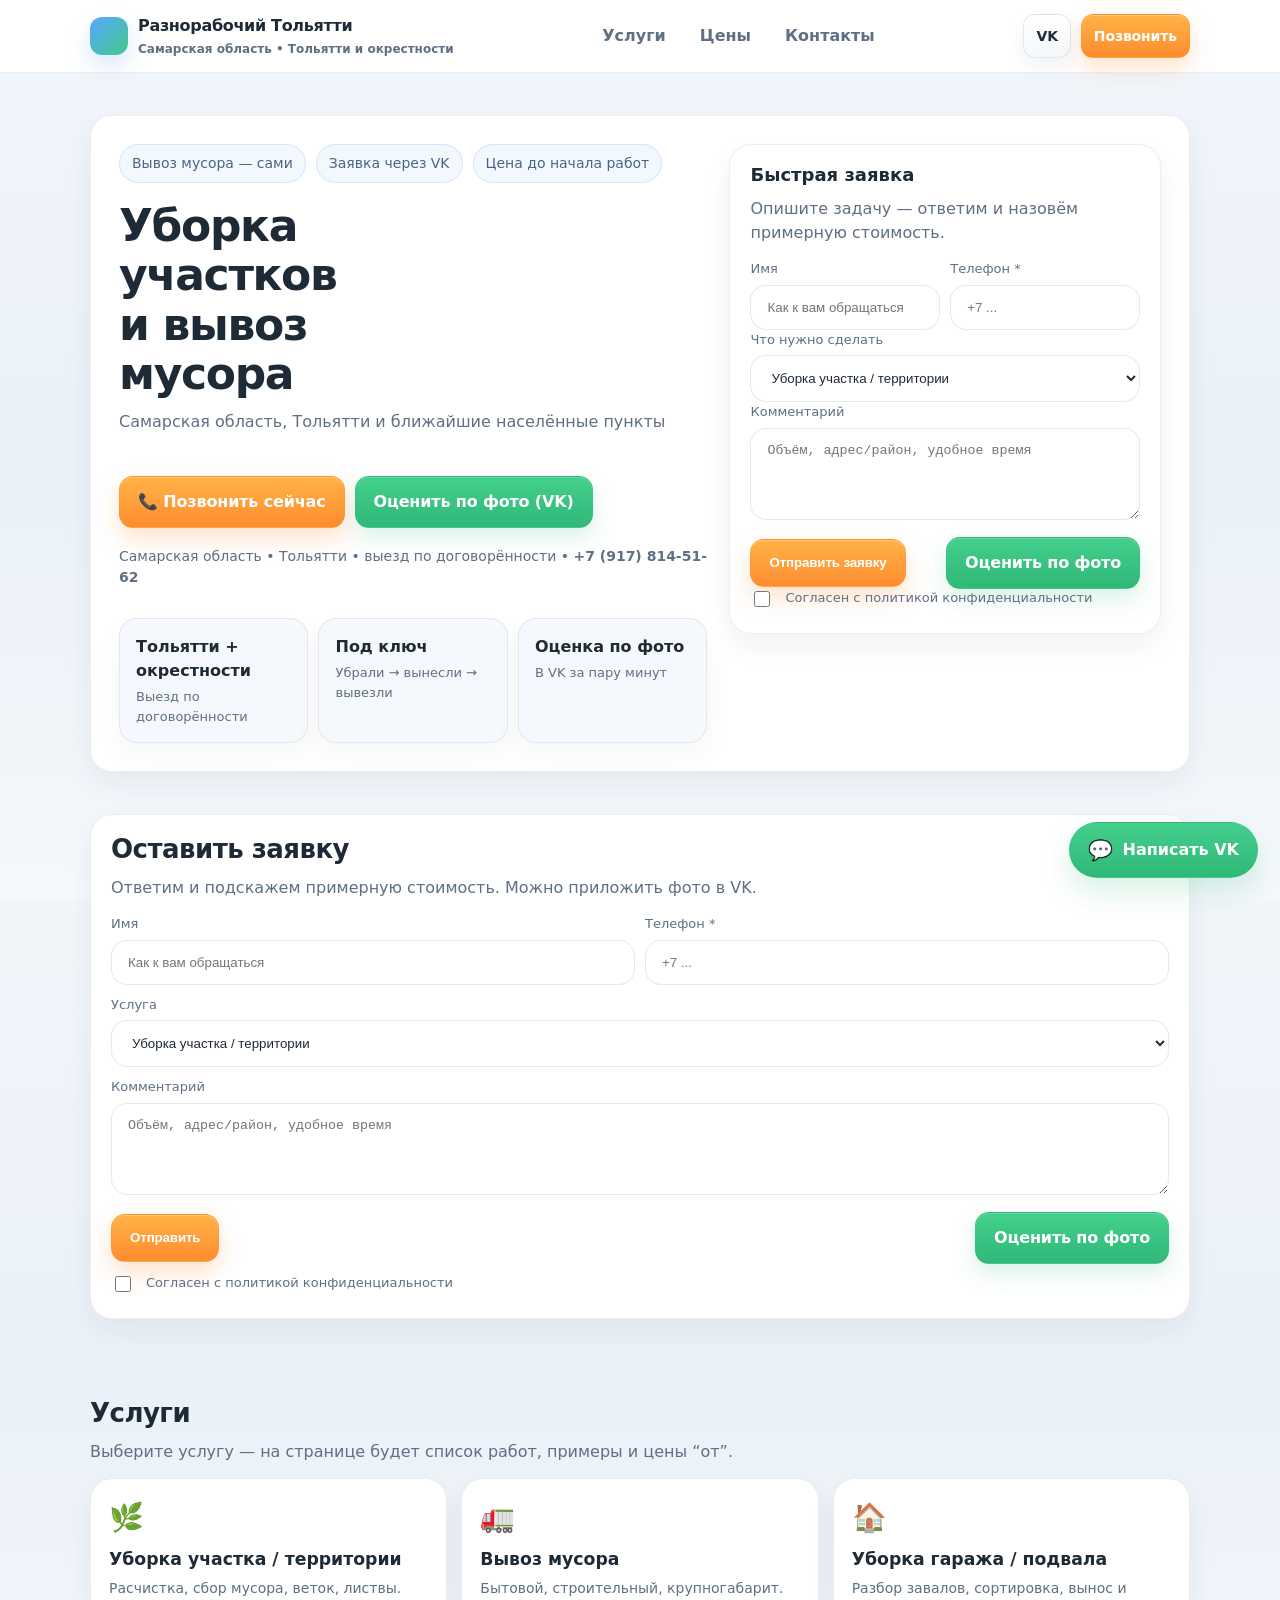
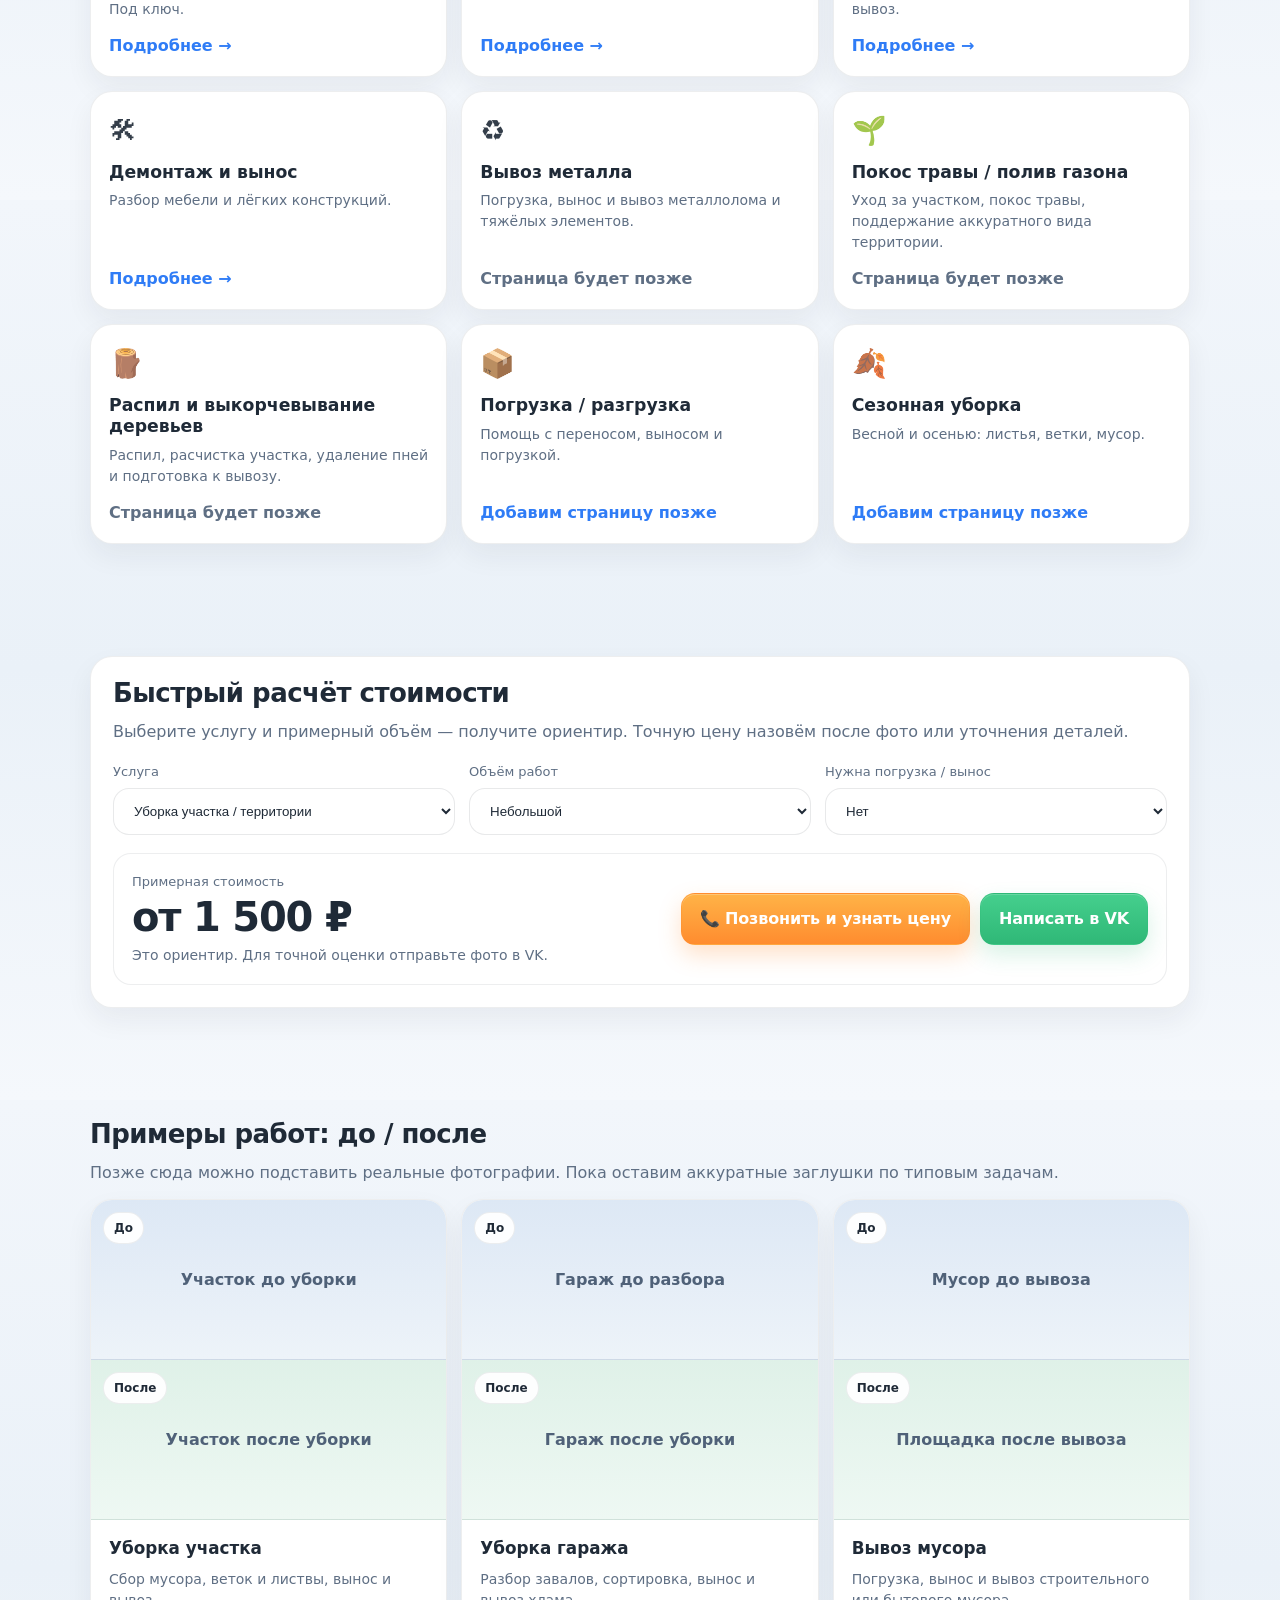
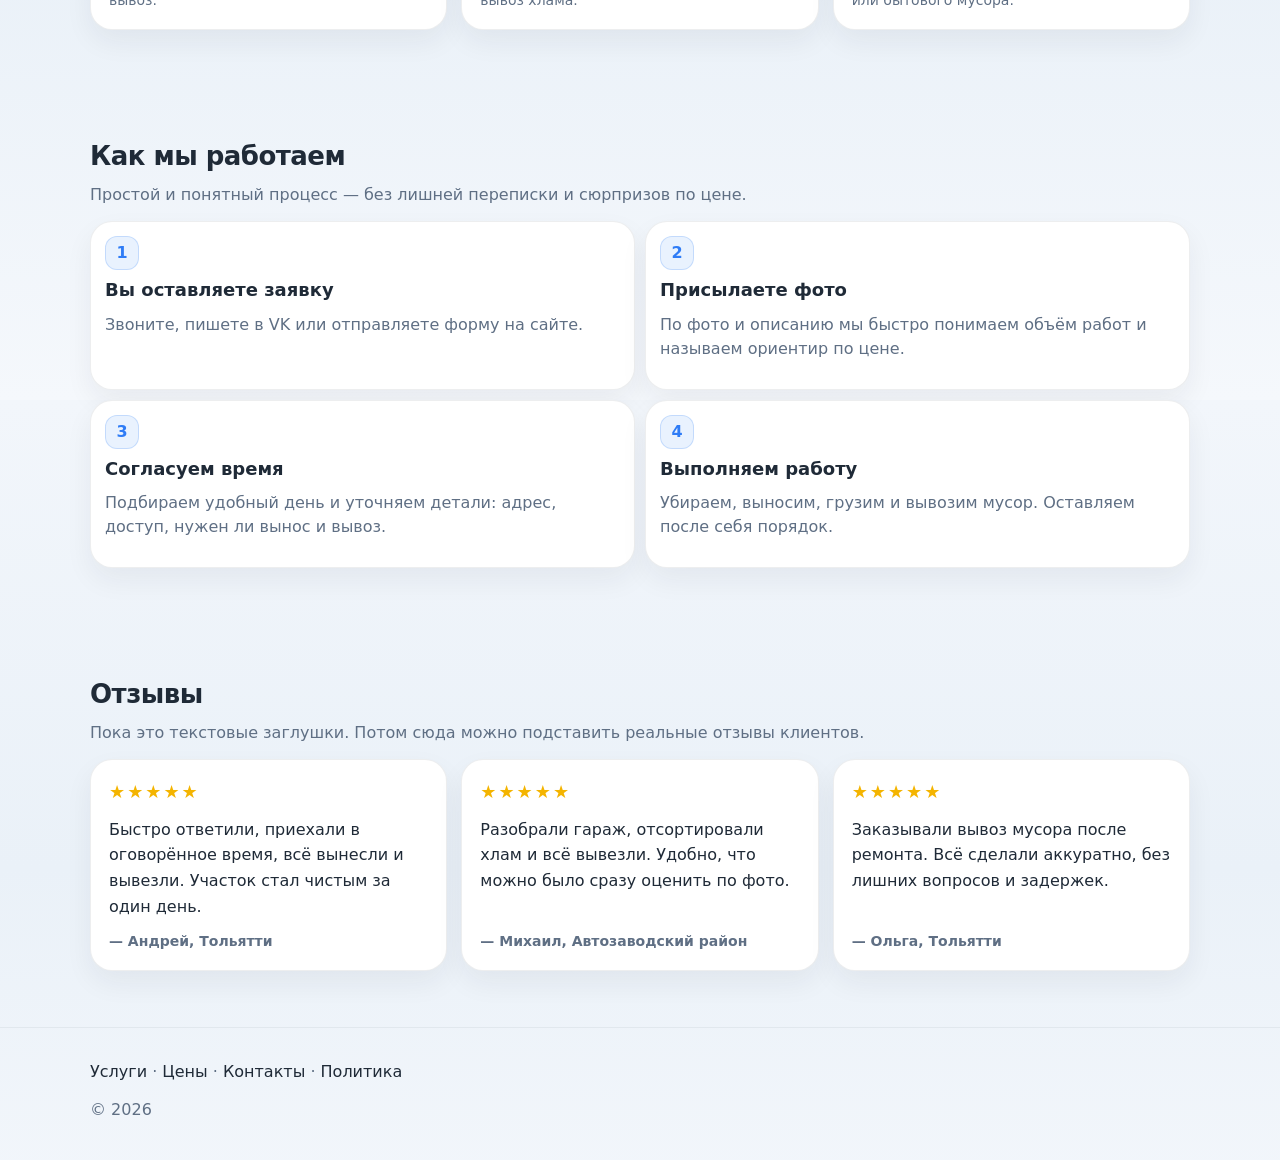
==== index.html @ 36cc25c3 "Правки: кнопка позвонить на мобиле" ====
<!doctype html>
<html lang="ru">

<head>
    <meta charset="utf-8" />
    <meta name="viewport" content="width=device-width,initial-scale=1" />
    <title>Разнорабочий в Тольятти — уборка участков и вывоз мусора</title>
    <meta name="description"
        content="Уборка территории, расчистка участков, уборка гаражей и вывоз мусора в Тольятти и окрестностях. Оценка по фото в VK." />

    <link rel="icon" href="./favicon.svg" type="image/svg+xml" />
    <meta name="theme-color" content="#0b1220" />

    <meta property="og:title" content="Разнорабочий в Тольятти — уборка участков и вывоз мусора" />
    <meta property="og:description"
        content="Уборка территории, расчистка участков, уборка гаражей и вывоз мусора в Тольятти и окрестностях." />
    <meta property="og:type" content="website" />
    <meta property="og:url" content="https://maximyumakov.github.io/tolyatti-worker/" />
    <meta property="og:locale" content="ru_RU" />

    <link rel="stylesheet" href="./assets/css/style.css" />

    <script type="application/ld+json">
{
  "@context": "https://schema.org",
  "@type": "LocalBusiness",
  "name": "Разнорабочий Тольятти",
  "description": "Уборка участков, вывоз мусора, уборка гаражей, демонтаж и вынос в Тольятти и ближайших окрестностях.",
  "areaServed": "Тольятти",
  "telephone": "+79178145162",
  "email": "on.point.1@yandex.ru",
  "url": "https://maximyumakov.github.io/tolyatti-worker/",
  "sameAs": [
    "https://vk.com/your_page"
  ]
}
</script>
</head>

<body>

    <div id="header"></div>

    <main>

        <section class="hero">
            <div class="container">

                <div class="hero__wrap card">

                    <div class="hero__top">

                        <div class="hero__badges">
                            <div class="pill">Вывоз мусора — сами</div>
                            <div class="pill">Заявка через VK</div>
                            <div class="pill">Цена до начала работ</div>
                        </div>

                        <div>
                            <h1>Уборка участков<br>и вывоз мусора</h1>
                            <p>Самарская область, Тольятти и ближайшие населённые пункты</p>
                        </div>

                        <div class="hero__actions">
                            <a class="btn btn-primary" data-phone-href href="#">📞 Позвонить сейчас</a> <a
                                class="btn btn-green" data-tg-photo href="#" rel="noopener">Оценить по фото
                                (VK)</a>
                        </div>

                        <div class="hero__note">
                            Самарская область • Тольятти • выезд по договорённости • <strong data-phone></strong>
                        </div>

                        <div class="kpi">
                            <div class="kpi__item">
                                <div class="kpi__title">Тольятти + окрестности</div>
                                <div class="kpi__desc">Выезд по договорённости</div>
                            </div>

                            <div class="kpi__item">
                                <div class="kpi__title">Под ключ</div>
                                <div class="kpi__desc">Убрали → вынесли → вывезли</div>
                            </div>

                            <div class="kpi__item">
                                <div class="kpi__title">Оценка по фото</div>
                                <div class="kpi__desc">В VK за пару минут</div>
                            </div>
                        </div>

                    </div>

                    <div class="form card">

                        <h3>Быстрая заявка</h3>

                        <p>Опишите задачу — ответим и назовём примерную стоимость.</p>

                        <form data-lead-form>
                            <input type="text" name="company" tabindex="-1" autocomplete="off" style="display:none" />

                            <div class="form__row">
                                <div>
                                    <label for="hero-name">Имя</label>
                                    <input class="input" id="hero-name" type="text" name="name"
                                        placeholder="Как к вам обращаться" />
                                </div>

                                <div>
                                    <label for="hero-phone">Телефон *</label>
                                    <input class="input" id="hero-phone" type="tel" name="phone" placeholder="+7 ..."
                                        required />
                                </div>
                            </div>

                            <label for="hero-service">Что нужно сделать</label>
                            <select id="hero-service" name="service">
                                <option>Уборка участка / территории</option>
                                <option>Вывоз мусора</option>
                                <option>Уборка гаража / подвала</option>
                                <option>Демонтаж и вынос</option>
                            </select>

                            <label for="hero-comment">Комментарий</label>
                            <textarea id="hero-comment" name="comment"
                                placeholder="Объём, адрес/район, удобное время"></textarea>

                            <div class="form__actions">
                                <button class="btn btn-primary" type="submit">
                                    Отправить заявку
                                </button>

                                <a class="btn btn-green" data-tg-photo href="#" rel="noopener">
                                    Оценить по фото
                                </a>
                            </div>

                            <div class="check">
                                <input type="checkbox" name="agree" id="agree-hero" required />
                                <label for="agree-hero">
                                    Согласен с <a href="./privacy/">политикой конфиденциальности</a>
                                </label>
                            </div>

                        </form>

                    </div>

                </div>

            </div>
        </section>

        <section class="section-sm">
            <div class="container">
                <div class="card form">
                    <h2>Оставить заявку</h2>
                    <p>Ответим и подскажем примерную стоимость. Можно приложить фото в VK.</p>

                    <form data-lead-form>
                        <input type="text" name="company" tabindex="-1" autocomplete="off" style="display:none" />

                        <div class="form__row">
                            <div>
                                <label for="quick-name">Имя</label>
                                <input class="input" id="quick-name" type="text" name="name"
                                    placeholder="Как к вам обращаться" />
                            </div>
                            <div>
                                <label for="quick-phone">Телефон *</label>
                                <input class="input" id="quick-phone" type="tel" name="phone" placeholder="+7 ..."
                                    required />
                            </div>
                        </div>

                        <div style="margin-top:10px">
                            <label for="quick-service">Услуга</label>
                            <select id="quick-service" name="service">
                                <option>Уборка участка / территории</option>
                                <option>Вывоз мусора</option>
                                <option>Уборка гаража / подвала</option>
                                <option>Демонтаж / разбор мебели</option>
                                <option>Погрузка / вынос</option>
                            </select>
                        </div>

                        <div style="margin-top:10px">
                            <label for="quick-comment">Комментарий</label>
                            <textarea id="quick-comment" name="comment"
                                placeholder="Объём, адрес/район, удобное время"></textarea>
                        </div>

                        <div class="form__actions">
                            <button class="btn btn-primary" type="submit">Отправить</button>
                            <a class="btn btn-green" data-tg-photo href="#" rel="noopener">Оценить по фото</a>
                        </div>

                        <div class="check" style="margin-top:10px">
                            <input type="checkbox" name="agree" id="agree2" required />
                            <label for="agree2">Согласен с <a href="./privacy/">политикой конфиденциальности</a></label>
                        </div>
                    </form>
                </div>
            </div>
        </section>

        <section class="section">
            <div class="container">

                <h2>Услуги</h2>

                <p>Выберите услугу — на странице будет список работ, примеры и цены “от”.</p>

                <div class="grid grid-3">

                    <a class="card service-card" href="./services/uborka-uchastka/">
                        <div class="service-card__icon">🌿</div>
                        <div class="service-card__title">
                            Уборка участка / территории
                        </div>
                        <div class="service-card__text">
                            Расчистка, сбор мусора, веток, листвы. Под ключ.
                        </div>
                        <div class="service-card__link">
                            Подробнее →
                        </div>
                    </a>

                    <a class="card service-card" href="./services/vyvoz-musora/">
                        <div class="service-card__icon">🚛</div>
                        <div class="service-card__title">
                            Вывоз мусора
                        </div>
                        <div class="service-card__text">
                            Бытовой, строительный, крупногабарит.
                        </div>
                        <div class="service-card__link">
                            Подробнее →
                        </div>
                    </a>

                    <a class="card service-card" href="./services/uborka-garazha/">
                        <div class="service-card__icon">🏠</div>
                        <div class="service-card__title">
                            Уборка гаража / подвала
                        </div>
                        <div class="service-card__text">
                            Разбор завалов, сортировка, вынос и вывоз.
                        </div>
                        <div class="service-card__link">
                            Подробнее →
                        </div>
                    </a>

                    <a class="card service-card" href="./services/demontazh-i-vynos/">
                        <div class="service-card__icon">🛠</div>
                        <div class="service-card__title">
                            Демонтаж и вынос
                        </div>
                        <div class="service-card__text">
                            Разбор мебели и лёгких конструкций.
                        </div>
                        <div class="service-card__link">
                            Подробнее →
                        </div>
                    </a>

                    <a class="card service-card">
                        <div class="service-card__icon">♻️</div>
                        <div class="service-card__title">Вывоз металла</div>
                        <div class="service-card__text">Погрузка, вынос и вывоз металлолома и тяжёлых элементов.</div>
                        <div class="service-card__link" style="color:var(--muted)">Страница будет позже</div>
                    </a>

                    <a class="card service-card">
                        <div class="service-card__icon">🌱</div>
                        <div class="service-card__title">Покос травы / полив газона</div>
                        <div class="service-card__text">Уход за участком, покос травы, поддержание аккуратного вида
                            территории.</div>
                        <div class="service-card__link" style="color:var(--muted)">Страница будет позже</div>
                    </a>

                    <a class="card service-card">
                        <div class="service-card__icon">🪵</div>
                        <div class="service-card__title">Распил и выкорчевывание деревьев</div>
                        <div class="service-card__text">Распил, расчистка участка, удаление пней и подготовка к вывозу.
                        </div>
                        <div class="service-card__link" style="color:var(--muted)">Страница будет позже</div>
                    </a>

                    <div class="card service-card">
                        <div class="service-card__icon">📦</div>
                        <div class="service-card__title">
                            Погрузка / разгрузка
                        </div>
                        <div class="service-card__text">
                            Помощь с переносом, выносом и погрузкой.
                        </div>
                        <div class="service-card__link">
                            Добавим страницу позже
                        </div>
                    </div>

                    <div class="card service-card">
                        <div class="service-card__icon">🍂</div>
                        <div class="service-card__title">
                            Сезонная уборка
                        </div>
                        <div class="service-card__text">
                            Весной и осенью: листья, ветки, мусор.
                        </div>
                        <div class="service-card__link">
                            Добавим страницу позже
                        </div>
                    </div>

                </div>

            </div>
        </section>

        <section class="section">
            <div class="container">
                <div class="card calc">
                    <div class="calc__head">
                        <div>
                            <h2>Быстрый расчёт стоимости</h2>
                            <p>Выберите услугу и примерный объём — получите ориентир. Точную цену назовём после фото или
                                уточнения деталей.</p>
                        </div>
                    </div>

                    <div class="calc__grid">
                        <div>
                            <label for="calc-service">Услуга</label>
                            <select id="calc-service" class="input">
                                <option value="1500">Уборка участка / территории</option>
                                <option value="2000">Вывоз мусора</option>
                                <option value="1800">Уборка гаража / подвала</option>
                                <option value="2200">Демонтаж и вынос</option>
                            </select>
                        </div>

                        <div>
                            <label for="calc-volume">Объём работ</label>
                            <select id="calc-volume" class="input">
                                <option value="1">Небольшой</option>
                                <option value="1.5">Средний</option>
                                <option value="2">Большой</option>
                            </select>
                        </div>

                        <div>
                            <label for="calc-loading">Нужна погрузка / вынос</label>
                            <select id="calc-loading" class="input">
                                <option value="0">Нет</option>
                                <option value="700">Да</option>
                            </select>
                        </div>
                    </div>

                    <div class="calc__result">
                        <div class="calc__price-wrap">
                            <div class="calc__label">Примерная стоимость</div>
                            <div class="calc__price" id="calc-result">от 1 500 ₽</div>
                            <div class="calc__sub">Это ориентир. Для точной оценки отправьте фото в VK.</div>
                        </div>

                        <div class="calc__actions">
                            <a class="btn btn-primary" data-phone-href href="#">
                                📞 Позвонить и узнать цену
                            </a>

                            <a class="btn btn-green" data-tg-photo href="#" rel="noopener">
                                Написать в VK
                            </a>
                        </div>
                    </div>
                </div>
            </div>
        </section>

        <section class="section">
            <div class="container">
                <h2>Примеры работ: до / после</h2>
                <p>Позже сюда можно подставить реальные фотографии. Пока оставим аккуратные заглушки по типовым задачам.
                </p>

                <div class="grid grid-3">
                    <div class="card case-card">
                        <div class="case-card__media">
                            <div class="case-card__badge">До</div>
                            <div class="case-card__placeholder">Участок до уборки</div>
                        </div>
                        <div class="case-card__media case-card__media--after">
                            <div class="case-card__badge">После</div>
                            <div class="case-card__placeholder">Участок после уборки</div>
                        </div>
                        <div class="case-card__content">
                            <div class="case-card__title">Уборка участка</div>
                            <div class="case-card__text">Сбор мусора, веток и листвы, вынос и вывоз.</div>
                        </div>
                    </div>

                    <div class="card case-card">
                        <div class="case-card__media">
                            <div class="case-card__badge">До</div>
                            <div class="case-card__placeholder">Гараж до разбора</div>
                        </div>
                        <div class="case-card__media case-card__media--after">
                            <div class="case-card__badge">После</div>
                            <div class="case-card__placeholder">Гараж после уборки</div>
                        </div>
                        <div class="case-card__content">
                            <div class="case-card__title">Уборка гаража</div>
                            <div class="case-card__text">Разбор завалов, сортировка, вынос и вывоз хлама.</div>
                        </div>
                    </div>

                    <div class="card case-card">
                        <div class="case-card__media">
                            <div class="case-card__badge">До</div>
                            <div class="case-card__placeholder">Мусор до вывоза</div>
                        </div>
                        <div class="case-card__media case-card__media--after">
                            <div class="case-card__badge">После</div>
                            <div class="case-card__placeholder">Площадка после вывоза</div>
                        </div>
                        <div class="case-card__content">
                            <div class="case-card__title">Вывоз мусора</div>
                            <div class="case-card__text">Погрузка, вынос и вывоз строительного или бытового мусора.
                            </div>
                        </div>
                    </div>
                </div>
            </div>
        </section>

        <section class="section">
            <div class="container">
                <h2>Как мы работаем</h2>
                <p>Простой и понятный процесс — без лишней переписки и сюрпризов по цене.</p>

                <div class="grid grid-2 steps">
                    <div class="card step">
                        <div class="step__num">1</div>
                        <h3>Вы оставляете заявку</h3>
                        <p>Звоните, пишете в VK или отправляете форму на сайте.</p>
                    </div>

                    <div class="card step">
                        <div class="step__num">2</div>
                        <h3>Присылаете фото</h3>
                        <p>По фото и описанию мы быстро понимаем объём работ и называем ориентир по цене.</p>
                    </div>

                    <div class="card step">
                        <div class="step__num">3</div>
                        <h3>Согласуем время</h3>
                        <p>Подбираем удобный день и уточняем детали: адрес, доступ, нужен ли вынос и вывоз.</p>
                    </div>

                    <div class="card step">
                        <div class="step__num">4</div>
                        <h3>Выполняем работу</h3>
                        <p>Убираем, выносим, грузим и вывозим мусор. Оставляем после себя порядок.</p>
                    </div>
                </div>
            </div>
        </section>

        <section class="section">
            <div class="container">
                <h2>Отзывы</h2>
                <p>Пока это текстовые заглушки. Потом сюда можно подставить реальные отзывы клиентов.</p>

                <div class="grid grid-3">
                    <div class="card review-card">
                        <div class="review-card__stars">★★★★★</div>
                        <div class="review-card__text">
                            Быстро ответили, приехали в оговорённое время, всё вынесли и вывезли. Участок стал чистым за
                            один день.
                        </div>
                        <div class="review-card__name">— Андрей, Тольятти</div>
                    </div>

                    <div class="card review-card">
                        <div class="review-card__stars">★★★★★</div>
                        <div class="review-card__text">
                            Разобрали гараж, отсортировали хлам и всё вывезли. Удобно, что можно было сразу оценить по
                            фото.
                        </div>
                        <div class="review-card__name">— Михаил, Автозаводский район</div>
                    </div>

                    <div class="card review-card">
                        <div class="review-card__stars">★★★★★</div>
                        <div class="review-card__text">
                            Заказывали вывоз мусора после ремонта. Всё сделали аккуратно, без лишних вопросов и
                            задержек.
                        </div>
                        <div class="review-card__name">— Ольга, Тольятти</div>
                    </div>
                </div>
            </div>
        </section>

    </main>

    <div class="mobile-bar">
        <div class="mobile-bar__row">

            <a class="btn btn-primary" data-phone-href href="#">
                📞 Позвонить
            </a>

            <a class="btn btn-green" data-tg-photo href="#" rel="noopener">
                VK
            </a>

        </div>
    </div>

    <div id="footer"></div>

    <script src="./assets/js/layout.js"></script>
    <script src="./assets/js/main.js"></script>
    <script src="./assets/js/calc.js"></script>
</body>

</html>
---- assets/css/style.css ----
/* assets/css/style.css */
:root {
    --bg: #eef3f8;
    --bg-soft: #f7f9fc;
    --card: #ffffff;
    --card-2: #f8fbff;
    --surface: #f5f8fc;
    --surface-2: #ffffff;

    --text: #1f2a37;
    --muted: #5f6f84;

    --line: rgba(31, 42, 55, 0.10);
    --line-strong: rgba(31, 42, 55, 0.16);

    --accent: #2f7cf6;
    --accent2: #2fb877;

    --shadow: 0 10px 26px rgba(31, 42, 55, 0.08);

    --radius: 18px;
    --container: 1100px;

    --fs-1: 32px;
    --fs-2: 22px;
    --fs-3: 18px;
    --fs-4: 16px;
    --fs-5: 14px;
}

* {
    box-sizing: border-box;
}

html,
body {
    height: 100%;
}

body {
    margin: 0;
    font-family: system-ui, -apple-system, Segoe UI, Roboto, Arial, sans-serif;
    background: linear-gradient(180deg, #f2f6fb 0%, #eaf1f8 52%, #f5f8fc 100%);
    background-color: var(--bg);
    color: var(--text);
    line-height: 1.5;
}

a {
    color: inherit;
    text-decoration: none;
}

img {
    max-width: 100%;
    height: auto;
    display: block;
}

.container {
    width: min(100% - 32px, var(--container));
    margin: 0 auto;
}

.section {
    padding: 56px 0;
}

.section-sm {
    padding: 24px 0;
}

.card {
    background: #ffffff;
    background-color: #ffffff;
    border: 1px solid rgba(31, 42, 55, 0.08);
    border-radius: 22px;
    box-shadow: 0 12px 28px rgba(31, 42, 55, 0.06);
}

.pill {
    display: inline-flex;
    gap: 8px;
    align-items: center;
    padding: 8px 12px;
    border-radius: 999px;
    border: 1px solid rgba(47, 124, 246, 0.14);
    background: #f3f8ff;
    color: #4c6483;
    font-size: var(--fs-5);
}

h1,
h2,
h3 {
    margin: 0 0 12px;
    line-height: 1.12;
    color: var(--text);
}

h1 {
    font-size: var(--fs-1);
    letter-spacing: -0.03em;
    font-weight: 900;
    max-width: 11ch;
}

h2 {
    font-size: 26px;
    letter-spacing: -0.02em;
    font-weight: 850;
}

h3 {
    font-size: var(--fs-3);
    font-weight: 800;
}

p {
    margin: 0 0 14px;
    color: var(--muted);
}

ul,
ol {
    margin: 0;
    padding-left: 18px;
    color: var(--muted);
}

.btn {
    display: inline-flex;   
    align-items: center;
    justify-content: center;
    gap: 10px;
    padding: 13px 18px;
    min-height: 48px;
    border-radius: 14px;
    border: 1px solid rgba(31, 42, 55, 0.10);
    background: linear-gradient(180deg, #ffffff, #f4f8fc);
    color: var(--text);
    font-weight: 700;
    letter-spacing: -0.01em;
    cursor: pointer;
    transition:
        transform 0.12s ease,
        background 0.2s ease,
        border-color 0.2s ease,
        box-shadow 0.2s ease;
    box-shadow:
        inset 0 1px 0 rgba(255, 255, 255, 0.8),
        0 8px 18px rgba(31, 42, 55, 0.06);
}

.btn:hover {
    transform: translateY(-2px);
    border-color: rgba(31, 42, 55, 0.16);
    box-shadow:
        inset 0 1px 0 rgba(255, 255, 255, 0.9),
        0 10px 22px rgba(31, 42, 55, 0.08);
}

.btn:active {
    transform: translateY(0);
}

.btn-primary {
    background: linear-gradient(180deg, #ffb347, #ff8c2f);
    color: #ffffff;
    border-color: rgba(255, 140, 47, 0.35);
    box-shadow:
        inset 0 1px 0 rgba(255, 255, 255, 0.25),
        0 10px 22px rgba(255, 140, 47, 0.25);
    font-weight: 800;
}

.btn-primary:hover {
    background: linear-gradient(180deg, #ffbe59, #ff953f);
}

.btn-green {
    background: linear-gradient(180deg, #45cf8d, #2fb877);
    color: #ffffff;
    border-color: rgba(47, 184, 119, 0.28);
    box-shadow:
        inset 0 1px 0 rgba(255, 255, 255, 0.18),
        0 10px 22px rgba(47, 184, 119, 0.18);
}

.btn-green:hover {
    background: linear-gradient(180deg, #52d797, #35c17f);
}

.grid {
    display: grid;
    gap: 14px;
}

.grid-2 {
    grid-template-columns: 1fr;
}

.grid-3 {
    grid-template-columns: 1fr;
}

.header {
    position: sticky;
    top: 0;
    z-index: 20;
    backdrop-filter: blur(8px);
    -webkit-backdrop-filter: blur(8px);
    background: rgba(255, 255, 255, 0.94);
    background-color: rgba(255, 255, 255, 0.94);
    border-bottom: 1px solid rgba(31, 42, 55, 0.08);
}

.header__row {
    display: flex;
    align-items: center;
    justify-content: space-between;
    padding: 14px 0;
    gap: 12px;
}

.brand {
    display: flex;
    align-items: center;
    gap: 10px;
}

.brand__logo {
    width: 38px;
    height: 38px;
    border-radius: 12px;
    background: linear-gradient(135deg, #58a7ff, #41c98a);
    box-shadow: 0 10px 22px rgba(47, 124, 246, 0.18);
    flex-shrink: 0;
}

.brand__name {
    font-weight: 800;
    letter-spacing: -0.02em;
    color: var(--text);
}

.brand__sub {
    display: block;
    font-size: 12px;
    color: var(--muted);
    margin-top: 2px;
    font-weight: 600;
}

.nav {
    display: none;
    gap: 14px;
    align-items: center;
    color: var(--muted);
    font-weight: 600;
}

.nav a {
    padding: 8px 10px;
    border-radius: 10px;
}

.nav a:hover {
    background: rgba(47, 124, 246, 0.06);
    color: var(--text);
}

.header__cta {
    display: flex;
    gap: 10px;
    align-items: center;
}

.header__cta .btn {
    padding: 10px 12px;
    border-radius: 12px;
    font-size: 14px;
    min-height: 44px;
}

.hero {
    padding: 26px 0 10px;
}

.hero__wrap {
    padding: 22px;
}

.hero__top {
    display: flex;
    flex-direction: column;
    gap: 18px;
}

.hero__badges {
    display: flex;
    flex-wrap: wrap;
    gap: 10px;
}

.hero__actions {
    display: flex;
    flex-direction: column;
    gap: 10px;
    margin-top: 10px;
}

.hero__note {
    font-size: 14px;
    color: var(--muted);
}

.hero__note a,
.breadcrumbs a {
    color: var(--accent);
}

.kpi {
    display: grid;
    grid-template-columns: 1fr;
    gap: 10px;
    margin-top: 12px;
}

.kpi__item {
    padding: 16px;
    border-radius: 18px;
    border: 1px solid rgba(31, 42, 55, 0.08);
    background: #ffffff;
    background-color: var(--surface);
    box-shadow: 0 12px 28px rgba(31, 42, 55, 0.04);
}

.kpi__title {
    font-weight: 800;
    color: var(--text);
}

.kpi__desc {
    font-size: 13px;
    color: var(--muted);
    margin-top: 4px;
}

.form {
    padding: 20px;
    background: #ffffff;
    background-color: var(--card);
}

.form__row {
    display: grid;
    grid-template-columns: 1fr;
    gap: 10px;
}

.input,
select,
textarea {
    width: 100%;
    padding: 14px 16px;
    border-radius: 16px;
    border: 1px solid rgba(31, 42, 55, 0.10);
    background: #ffffff;
    background-color: var(--surface-2);
    color: var(--text);
    outline: none;
    transition: border-color 0.2s ease, box-shadow 0.2s ease, transform 0.08s ease;
}

.input:focus,
select:focus,
textarea:focus {
    border-color: rgba(47, 124, 246, 0.35);
    box-shadow: 0 0 0 4px rgba(47, 124, 246, 0.10);
}

textarea {
    min-height: 92px;
    resize: vertical;
}

label {
    font-size: 13px;
    color: var(--muted);
    margin-bottom: 6px;
    display: block;
}

.form__actions {
    display: flex;
    flex-direction: column;
    gap: 10px;
    margin-top: 10px;
}

.form__meta {
    font-size: 12px;
    color: var(--muted);
}

.check {
    display: flex;
    gap: 12px;
    align-items: flex-start;
    color: var(--muted);
    font-size: 13px;
    line-height: 1.4;
}

.check input {
    margin-top: 2px;
    width: 16px;
    height: 16px;
    accent-color: var(--accent);
    flex-shrink: 0;
}

.service-card {
    padding: 18px;
    height: 100%;
    display: flex;
    flex-direction: column;
    transition: transform 0.16s ease, border-color 0.2s ease, box-shadow 0.2s ease, background 0.2s ease;
    cursor: pointer;
    background: #ffffff;
}

.service-card:hover {
    transform: translateY(-6px);
    background: #f8fbff;
    border-color: rgba(47, 124, 246, 0.16);
    box-shadow: 0 14px 28px rgba(31, 42, 55, 0.08);
}

.service-card__title {
    font-weight: 800;
    margin-bottom: 8px;
    font-size: 1.08rem;
    line-height: 1.2;
    color: var(--text);
}

.service-card__text {
    font-size: 14px;
    color: var(--muted);
}

.service-card__link {
    margin-top: auto;
    padding-top: 14px;
    display: inline-flex;
    gap: 8px;
    color: var(--accent);
    font-weight: 700;
}

.service-card__icon {
    font-size: 28px;
    margin-bottom: 10px;
    opacity: 0.9;
}

.price-list {
    display: grid;
    gap: 10px;
}

.price-item {
    display: flex;
    justify-content: space-between;
    gap: 10px;
    padding: 12px 14px;
    border-radius: 14px;
    border: 1px solid var(--line);
    background: #ffffff;
    background-color: var(--surface);
}

.price-item span {
    color: var(--muted);
}

.steps {
    display: grid;
    gap: 10px;
}

.step {
    padding: 14px;
}

.step__num {
    width: 34px;
    height: 34px;
    border-radius: 12px;
    display: flex;
    align-items: center;
    justify-content: center;
    background: rgba(47, 124, 246, 0.10);
    border: 1px solid rgba(47, 124, 246, 0.20);
    color: #2f7cf6;
    font-weight: 900;
    margin-bottom: 10px;
}

.faq {
    display: grid;
    gap: 10px;
}

details {
    border: 1px solid var(--line);
    border-radius: 14px;
    background: #ffffff;
    background-color: var(--surface);
    padding: 12px 14px;
}

summary {
    cursor: pointer;
    font-weight: 800;
    color: var(--text);
}

details p {
    margin-top: 10px;
}

.footer {
    border-top: 1px solid rgba(31, 42, 55, 0.06);
    padding: 32px 0 72px;
    color: var(--muted);
    background: transparent;
}

.footer a {
    color: var(--text);
}

.mobile-bar {
    position: fixed;
    left: 0;
    right: 0;
    bottom: 0;
    z-index: 30;
    padding: 10px 12px calc(10px + env(safe-area-inset-bottom));
    background: rgba(255, 255, 255, 0.96);
    background-color: rgba(255, 255, 255, 0.96);
    backdrop-filter: blur(14px);
    -webkit-backdrop-filter: blur(14px);
    border-top: 1px solid rgba(31, 42, 55, 0.08);
    box-shadow: 0 -8px 18px rgba(31, 42, 55, 0.08);
    display: none;
}

.mobile-bar__row {
    display: grid;
    grid-template-columns: 1fr 1fr;
    gap: 10px;
}

.mobile-bar .btn {
    width: 100%;
}

.breadcrumbs {
    color: var(--muted);
    font-size: 13px;
    margin-bottom: 10px;
}

.hero__media {
    display: none;
}

.floating-tg {
    position: fixed;
    right: 22px;
    bottom: 22px;
    z-index: 40;
    display: none;
}

.floating-tg__link {
    display: inline-flex;
    align-items: center;
    gap: 10px;
    min-height: 56px;
    padding: 0 18px;
    border-radius: 999px;
    background: linear-gradient(180deg, #45cf8d, #2fb877);
    color: #ffffff;
    font-weight: 800;
    border: 1px solid rgba(47, 184, 119, 0.20);
    box-shadow: 0 14px 28px rgba(47, 184, 119, 0.18);
}

.floating-tg__icon {
    font-size: 20px;
    line-height: 1;
}

.calc {
    padding: 22px;
}

.calc__head {
    margin-bottom: 18px;
}

.calc__grid {
    display: grid;
    gap: 14px;
    grid-template-columns: 1fr;
}

.calc__result {
    margin-top: 18px;
    padding: 18px;
    border-radius: 18px;
    border: 1px solid rgba(31, 42, 55, 0.08);
    background: #ffffff;
    display: flex;
    flex-direction: column;
    gap: 16px;
}

.calc__label {
    font-size: 13px;
    color: var(--muted);
    margin-bottom: 6px;
}

.calc__price {
    font-size: 32px;
    font-weight: 900;
    line-height: 1;
    letter-spacing: -0.03em;
    color: var(--text);
}

.calc__sub {
    margin-top: 8px;
    color: var(--muted);
    font-size: 14px;
}

.calc__actions {
    display: flex;
    flex-direction: column;
    gap: 10px;
}

.case-card {
    overflow: hidden;
    padding: 0;
}

.case-card__media {
    position: relative;
    min-height: 160px;
    display: flex;
    align-items: center;
    justify-content: center;
    background: linear-gradient(180deg, #dde8f5, #edf3f9);
    border-bottom: 1px solid rgba(31, 42, 55, 0.08);
}

.case-card__media--after {
    background: linear-gradient(180deg, #dff1e8, #eef8f3);
}

.case-card__badge {
    position: absolute;
    top: 12px;
    left: 12px;
    padding: 6px 10px;
    border-radius: 999px;
    font-size: 12px;
    font-weight: 800;
    color: var(--text);
    background: rgba(255, 255, 255, 0.92);
    border: 1px solid rgba(31, 42, 55, 0.08);
}

.case-card__placeholder {
    color: #4f6178;
    font-weight: 700;
    text-align: center;
    padding: 16px;
}

.case-card__content {
    padding: 16px 18px 18px;
}

.case-card__title {
    font-weight: 800;
    margin-bottom: 8px;
    font-size: 1.05rem;
    color: var(--text);
}

.case-card__text {
    color: var(--muted);
    font-size: 14px;
}

.review-card {
    padding: 18px;
    display: flex;
    flex-direction: column;
    gap: 12px;
}

.review-card__stars {
    font-size: 18px;
    letter-spacing: 2px;
    color: #f4b400;
}

.review-card__text {
    color: var(--text);
    line-height: 1.6;
}

.review-card__name {
    margin-top: auto;
    color: var(--muted);
    font-size: 14px;
    font-weight: 600;
}

/* mobile */
@media (max-width: 767px) {
    .container {
        width: min(100% - 20px, var(--container));
    }

    .header {
        backdrop-filter: none;
        -webkit-backdrop-filter: none;
        background: rgba(255, 255, 255, 0.98);
        background-color: rgba(255, 255, 255, 0.98);
    }

    .header__row {
        align-items: flex-start;
        gap: 10px;
    }

    .brand {
        min-width: 0;
        flex: 1 1 auto;
        align-items: flex-start;
    }

    .brand__name {
        font-size: 16px;
        line-height: 1.15;
        word-break: break-word;
    }

    .brand__sub {
        font-size: 11px;
        line-height: 1.25;
    }

    .header__cta {
        flex: 0 0 auto;
        gap: 8px;
    }

    .header__cta .btn {
        min-height: 40px;
        padding: 10px 12px;
        font-size: 13px;
        white-space: nowrap;
    }

    .header__cta .btn:first-child {
        display: none;
    }

    .hero__wrap {
        padding: 16px;
    }

    .hero__badges {
        gap: 8px;
    }

    .pill {
        max-width: 100%;
        white-space: normal;
        line-height: 1.2;
    }

    h1 {
        max-width: none;
        font-size: 28px;
        line-height: 1.05;
    }

    .hero__actions {
        width: 100%;
    }

    .hero__actions .btn {
        width: 100%;
    }

    .hero__note {
        font-size: 13px;
        line-height: 1.35;
        word-break: break-word;
    }

    .form {
        padding: 18px;
        border-radius: 20px;
    }

    .form__actions {
        gap: 12px;
    }

    .form__actions .btn {
        width: 100%;
    }

    .check {
        margin-top: 4px;
    }

    .mobile-bar {
        display: block;
        backdrop-filter: none;
        -webkit-backdrop-filter: none;
    }

    .floating-tg {
        display: none !important;
    }
}

/* >= 720px */
@media (min-width: 720px) {
    :root {
        --fs-1: 44px;
    }

    .grid-2 {
        grid-template-columns: 1fr 1fr;
    }

    .grid-3 {
        grid-template-columns: repeat(3, 1fr);
    }

    .nav {
        display: flex;
    }

    .hero__wrap {
        padding: 26px;
    }

    .hero__top {
        gap: 18px;
    }

    .hero__actions {
        flex-direction: row;
    }

    .form__row {
        grid-template-columns: 1fr 1fr;
    }

    .form__actions {
        flex-direction: row;
        align-items: center;
        justify-content: space-between;
    }

    .kpi {
        grid-template-columns: repeat(3, 1fr);
    }

    .calc__grid {
        grid-template-columns: repeat(3, 1fr);
    }

    .calc__actions {
        flex-direction: row;
    }
}

/* >= 1024px */
@media (min-width: 1024px) {
    .hero {
        padding: 42px 0 18px;
    }

    .hero__wrap {
        display: grid;
        grid-template-columns: 1.2fr 0.88fr;
        gap: 22px;
        align-items: start;
        padding: 28px;
    }

    .hero__media {
        display: block;
        padding: 16px;
        border-radius: var(--radius);
        border: 1px solid var(--line);
        background: #ffffff;
        background-color: var(--card);
        min-height: 220px;
    }

    .floating-tg {
        display: block;
    }

    .calc__result {
        flex-direction: row;
        align-items: center;
        justify-content: space-between;
    }

    .calc__price {
        font-size: 40px;
    }

    .footer {
        padding-bottom: 24px;
    }
}
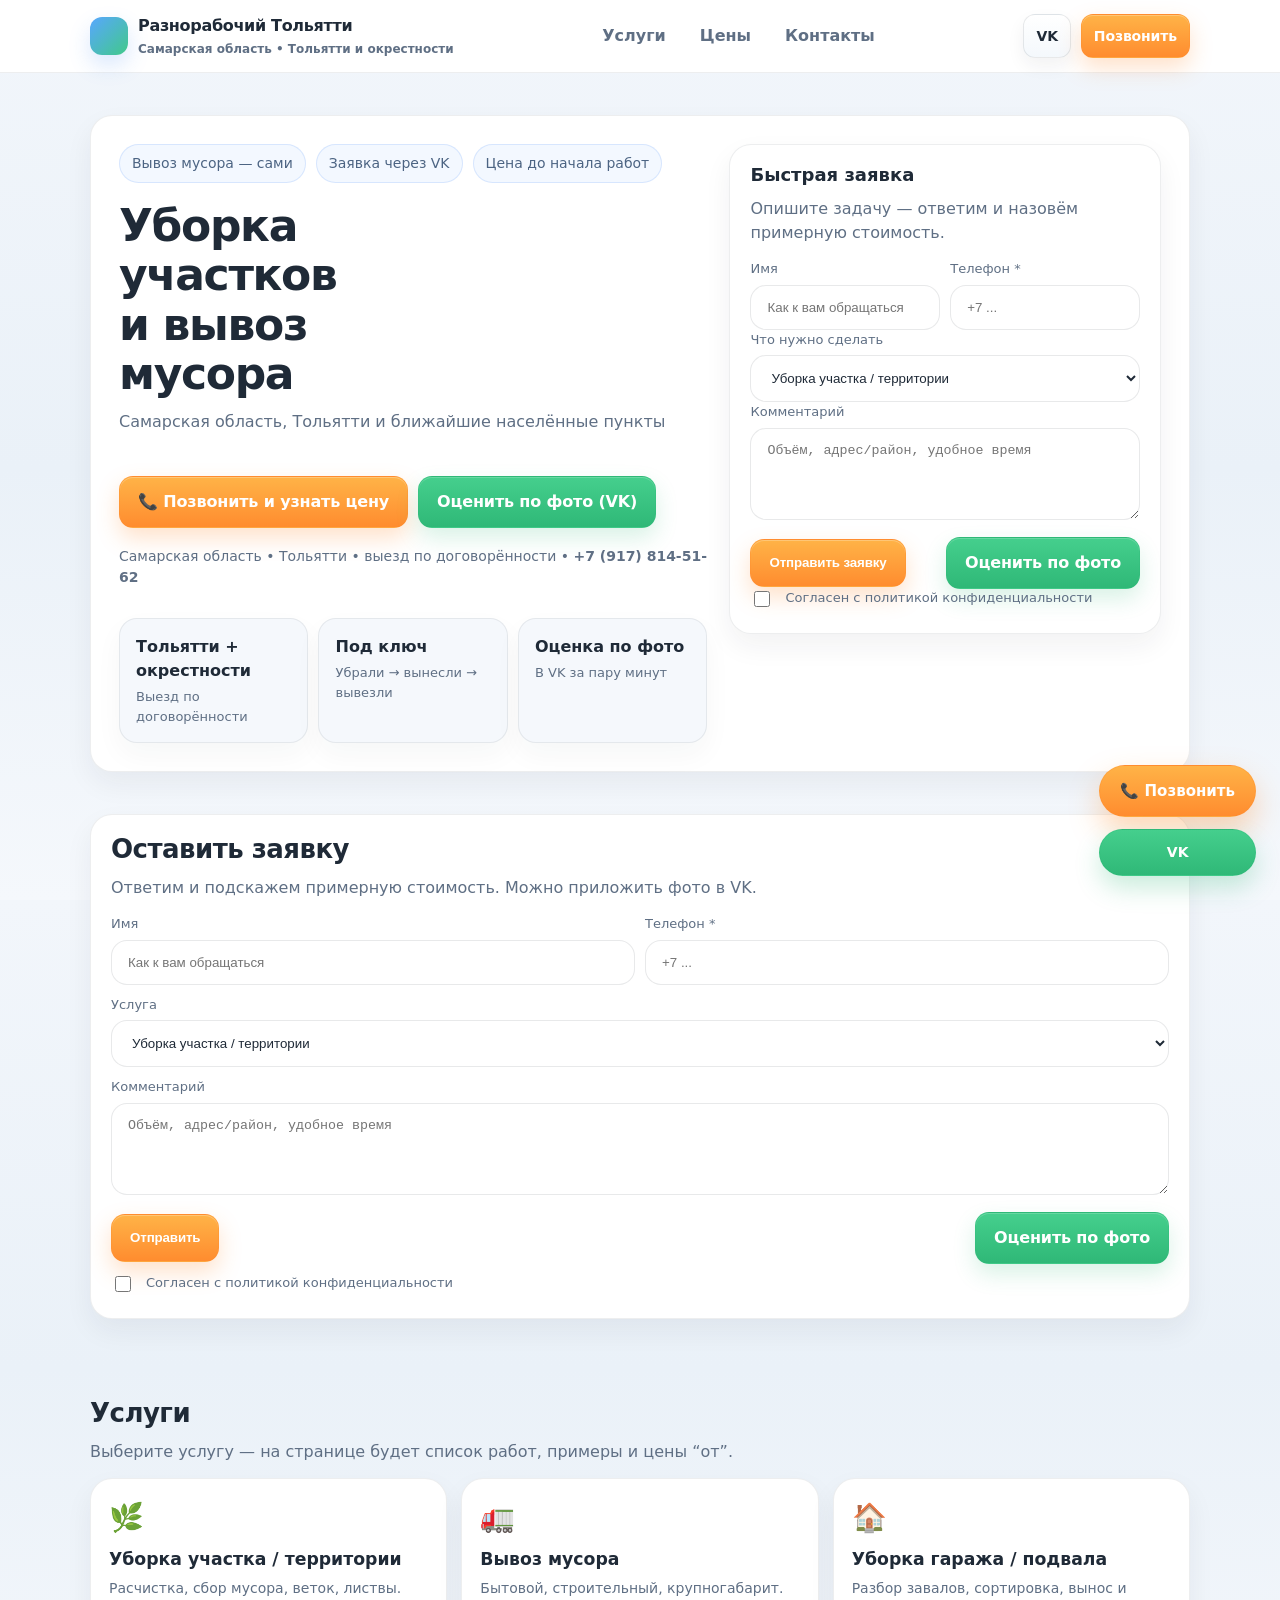
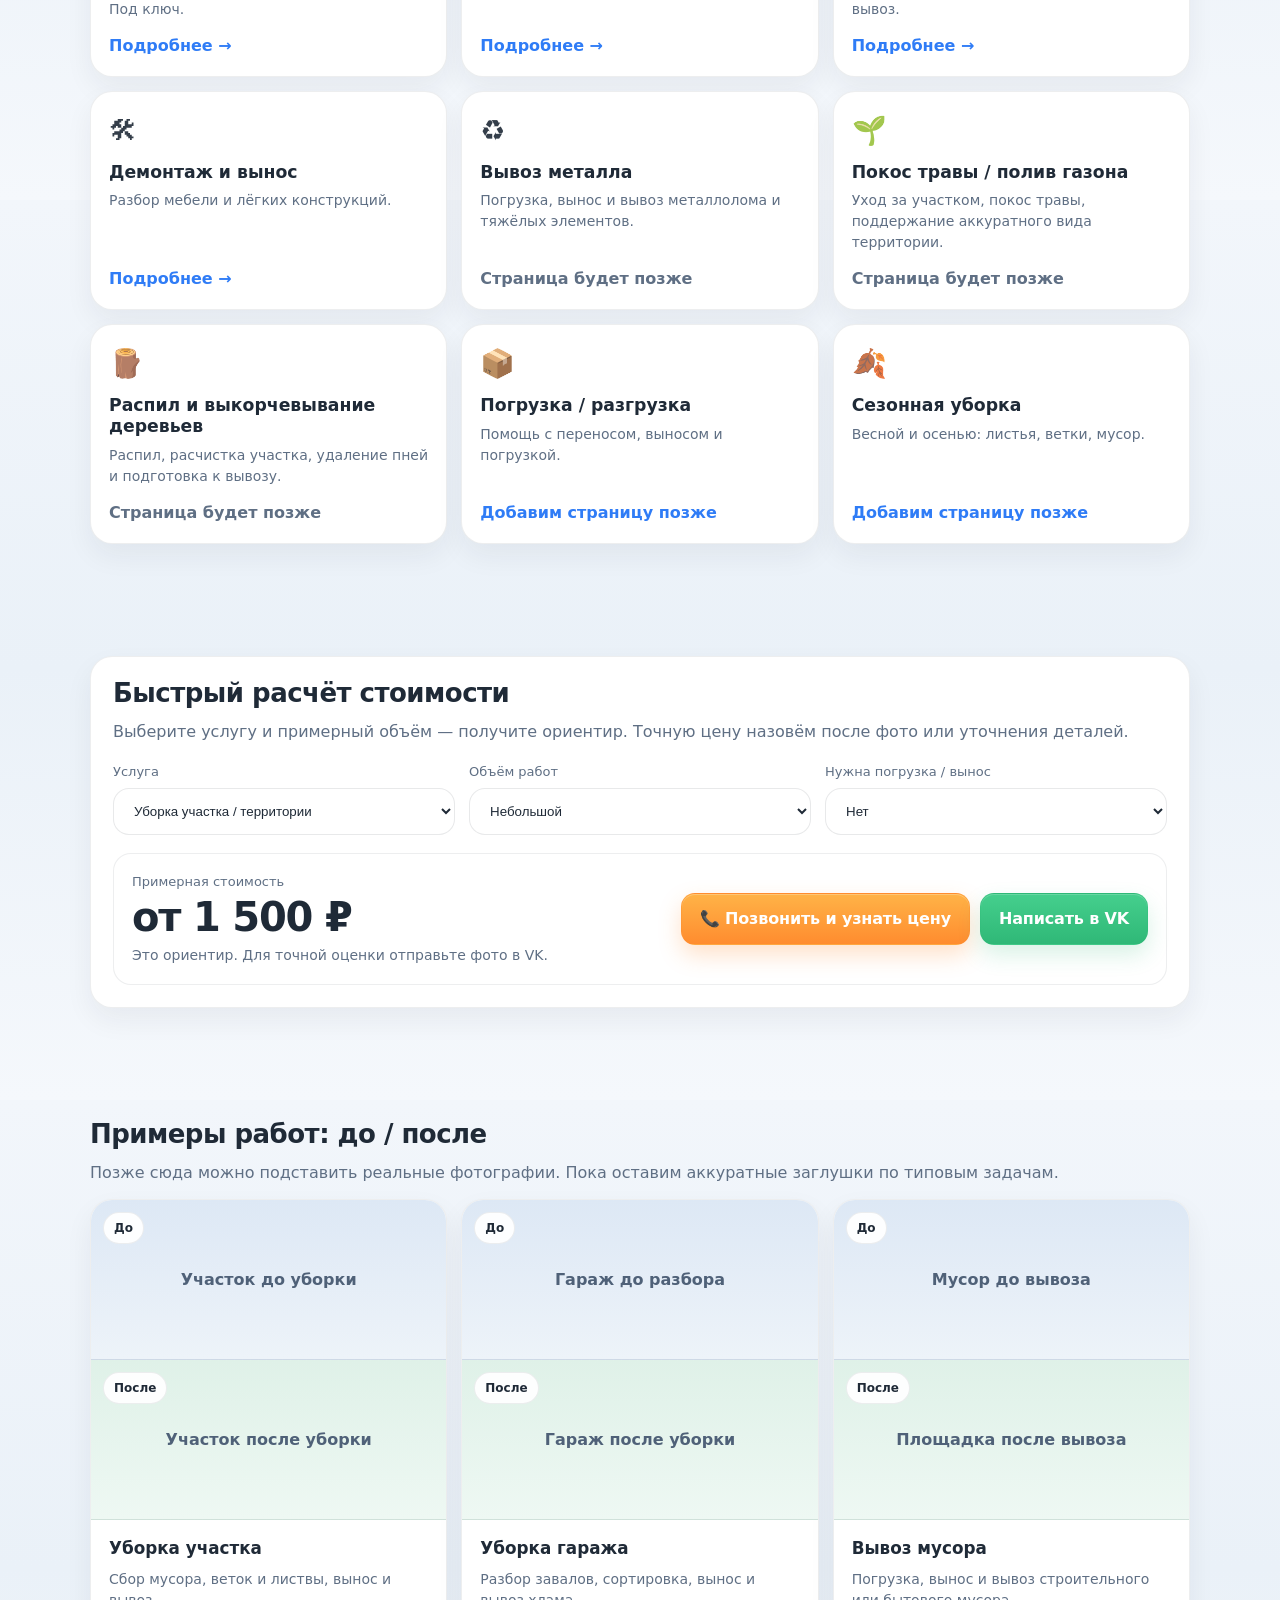
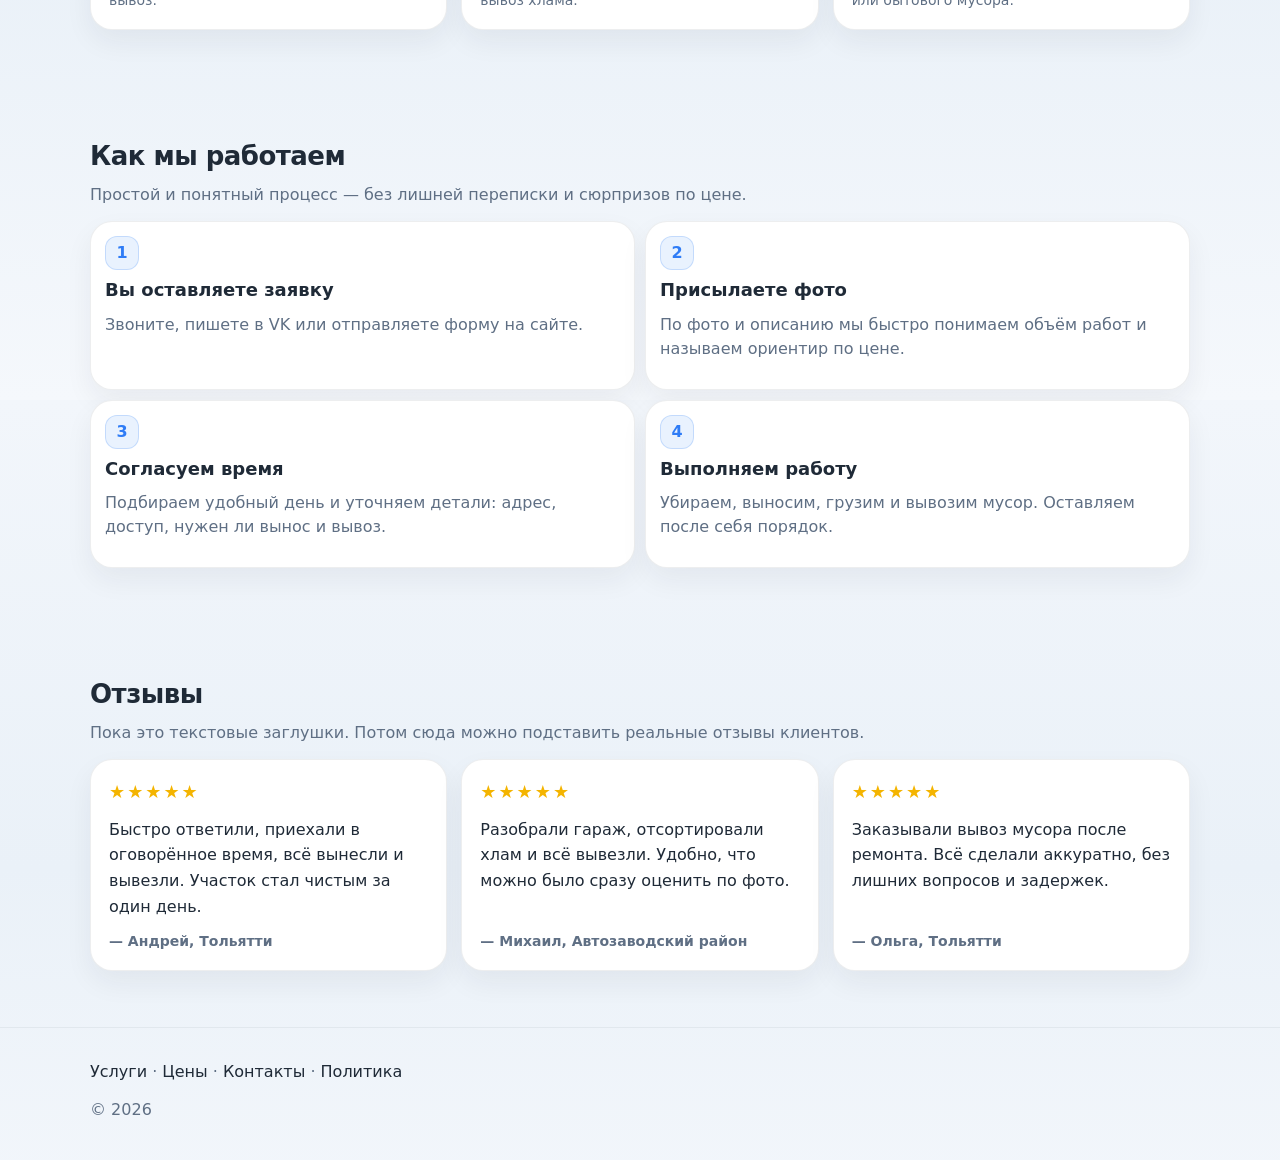
==== commit 3af5e601: "Кнопка позвонить для десктопа" ====
--- a/index.html
+++ b/index.html
@@ -31,7 +31,7 @@
   "email": "on.point.1@yandex.ru",
   "url": "https://maximyumakov.github.io/tolyatti-worker/",
   "sameAs": [
-    "https://vk.com/your_page"
+    "https://vk.com/id1104069924"
   ]
 }
 </script>
@@ -62,7 +62,7 @@
                         </div>
 
                         <div class="hero__actions">
-                            <a class="btn btn-primary" data-phone-href href="#">📞 Позвонить сейчас</a> <a
+                            <a class="btn btn-primary" data-phone-href href="#">📞 Позвонить и узнать цену</a> <a
                                 class="btn btn-green" data-tg-photo href="#" rel="noopener">Оценить по фото
                                 (VK)</a>
                         </div>
@@ -507,20 +507,6 @@
 
     </main>
 
-    <div class="mobile-bar">
-        <div class="mobile-bar__row">
-
-            <a class="btn btn-primary" data-phone-href href="#">
-                📞 Позвонить
-            </a>
-
-            <a class="btn btn-green" data-tg-photo href="#" rel="noopener">
-                VK
-            </a>
-
-        </div>
-    </div>
-
     <div id="footer"></div>
 
     <script src="./assets/js/layout.js"></script>
--- a/assets/css/style.css
+++ b/assets/css/style.css
@@ -129,7 +129,7 @@
 }
 
 .btn {
-    display: inline-flex;   
+    display: inline-flex;
     align-items: center;
     justify-content: center;
     gap: 10px;
@@ -944,4 +944,119 @@
     .footer {
         padding-bottom: 24px;
     }
+
+    /* =========================================
+   FLOATING ACTIONS (DESKTOP CALL + VK)
+   ========================================= */
+
+    .floating-actions {
+        position: fixed;
+        right: 24px;
+        bottom: 24px;
+        z-index: 50;
+        display: none;
+        flex-direction: column;
+        gap: 12px;
+    }
+
+    /* CALL BUTTON */
+
+    .floating-call {
+        display: inline-flex;
+        align-items: center;
+        justify-content: center;
+
+        padding: 14px 20px;
+        border-radius: 999px;
+
+        background: linear-gradient(180deg, #ffb347, #ff8c2f);
+        color: #fff;
+
+        font-weight: 800;
+        font-size: 15px;
+
+        border: 1px solid rgba(255, 140, 47, 0.28);
+
+        box-shadow:
+            0 14px 30px rgba(255, 140, 47, 0.35);
+
+        animation: callPulse 1.8s infinite;
+
+        transition: transform .15s ease, box-shadow .2s ease;
+    }
+
+    .floating-call:hover {
+        transform: translateY(-2px);
+    }
+
+    /* VK BUTTON */
+
+    .floating-vk {
+        display: inline-flex;
+        align-items: center;
+        justify-content: center;
+
+        padding: 12px 18px;
+        border-radius: 999px;
+
+        background: linear-gradient(180deg, #45cf8d, #2fb877);
+        color: #fff;
+
+        font-weight: 700;
+        font-size: 14px;
+
+        border: 1px solid rgba(47, 184, 119, 0.25);
+
+        box-shadow:
+            0 12px 24px rgba(47, 184, 119, 0.25);
+
+        transition: transform .15s ease;
+    }
+
+    .floating-vk:hover {
+        transform: translateY(-2px);
+    }
+
+    /* PULSE ANIMATION */
+
+    @keyframes callPulse {
+
+        0% {
+            box-shadow:
+                0 14px 30px rgba(255, 140, 47, 0.35),
+                0 0 0 0 rgba(255, 140, 47, 0.35);
+        }
+
+        70% {
+            box-shadow:
+                0 14px 30px rgba(255, 140, 47, 0.35),
+                0 0 0 18px rgba(255, 140, 47, 0);
+        }
+
+        100% {
+            box-shadow:
+                0 14px 30px rgba(255, 140, 47, 0.35),
+                0 0 0 0 rgba(255, 140, 47, 0);
+        }
+    }
+
+    /* SHOW ON DESKTOP */
+
+    @media (min-width:1024px) {
+
+        .floating-actions {
+            display: flex;
+        }
+
+    }
+
+    /* HIDE ON MOBILE */
+
+    @media (max-width:767px) {
+
+        .floating-actions {
+            display: none !important;
+        }
+
+    }
 }
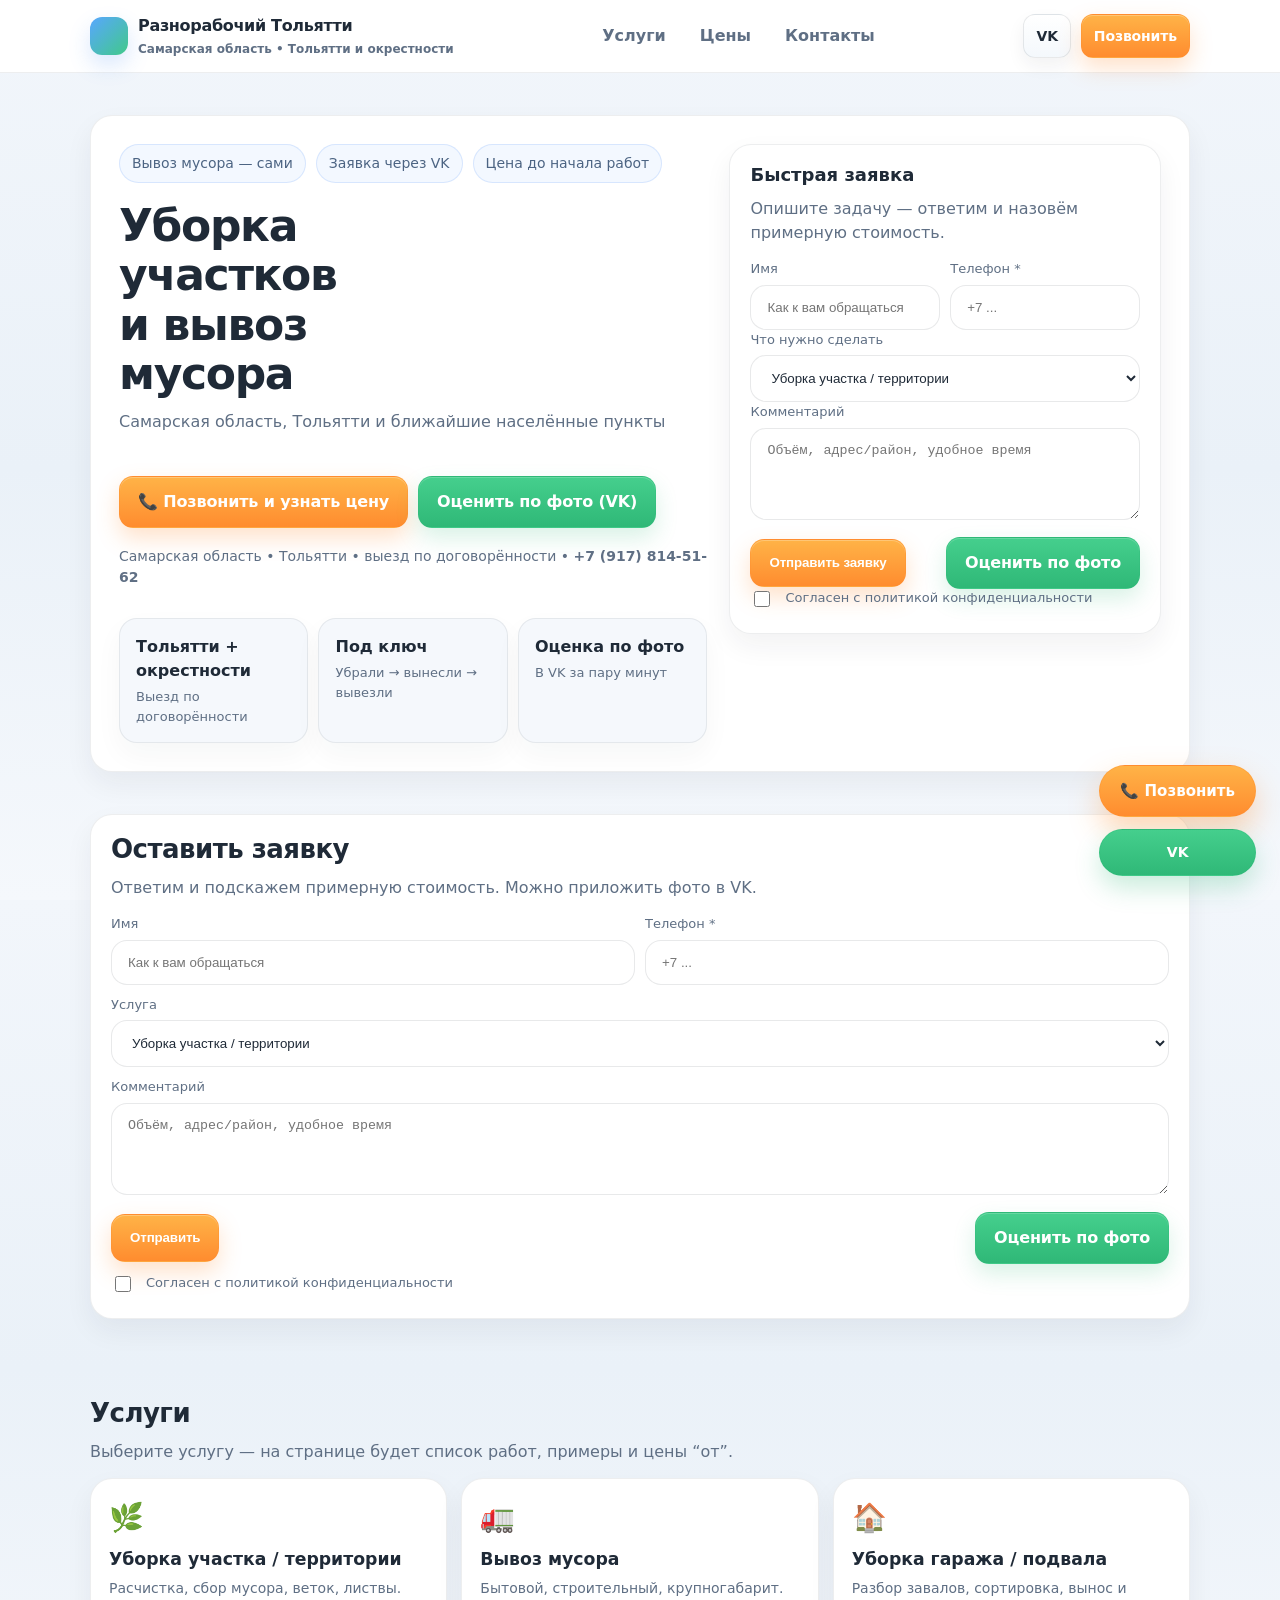
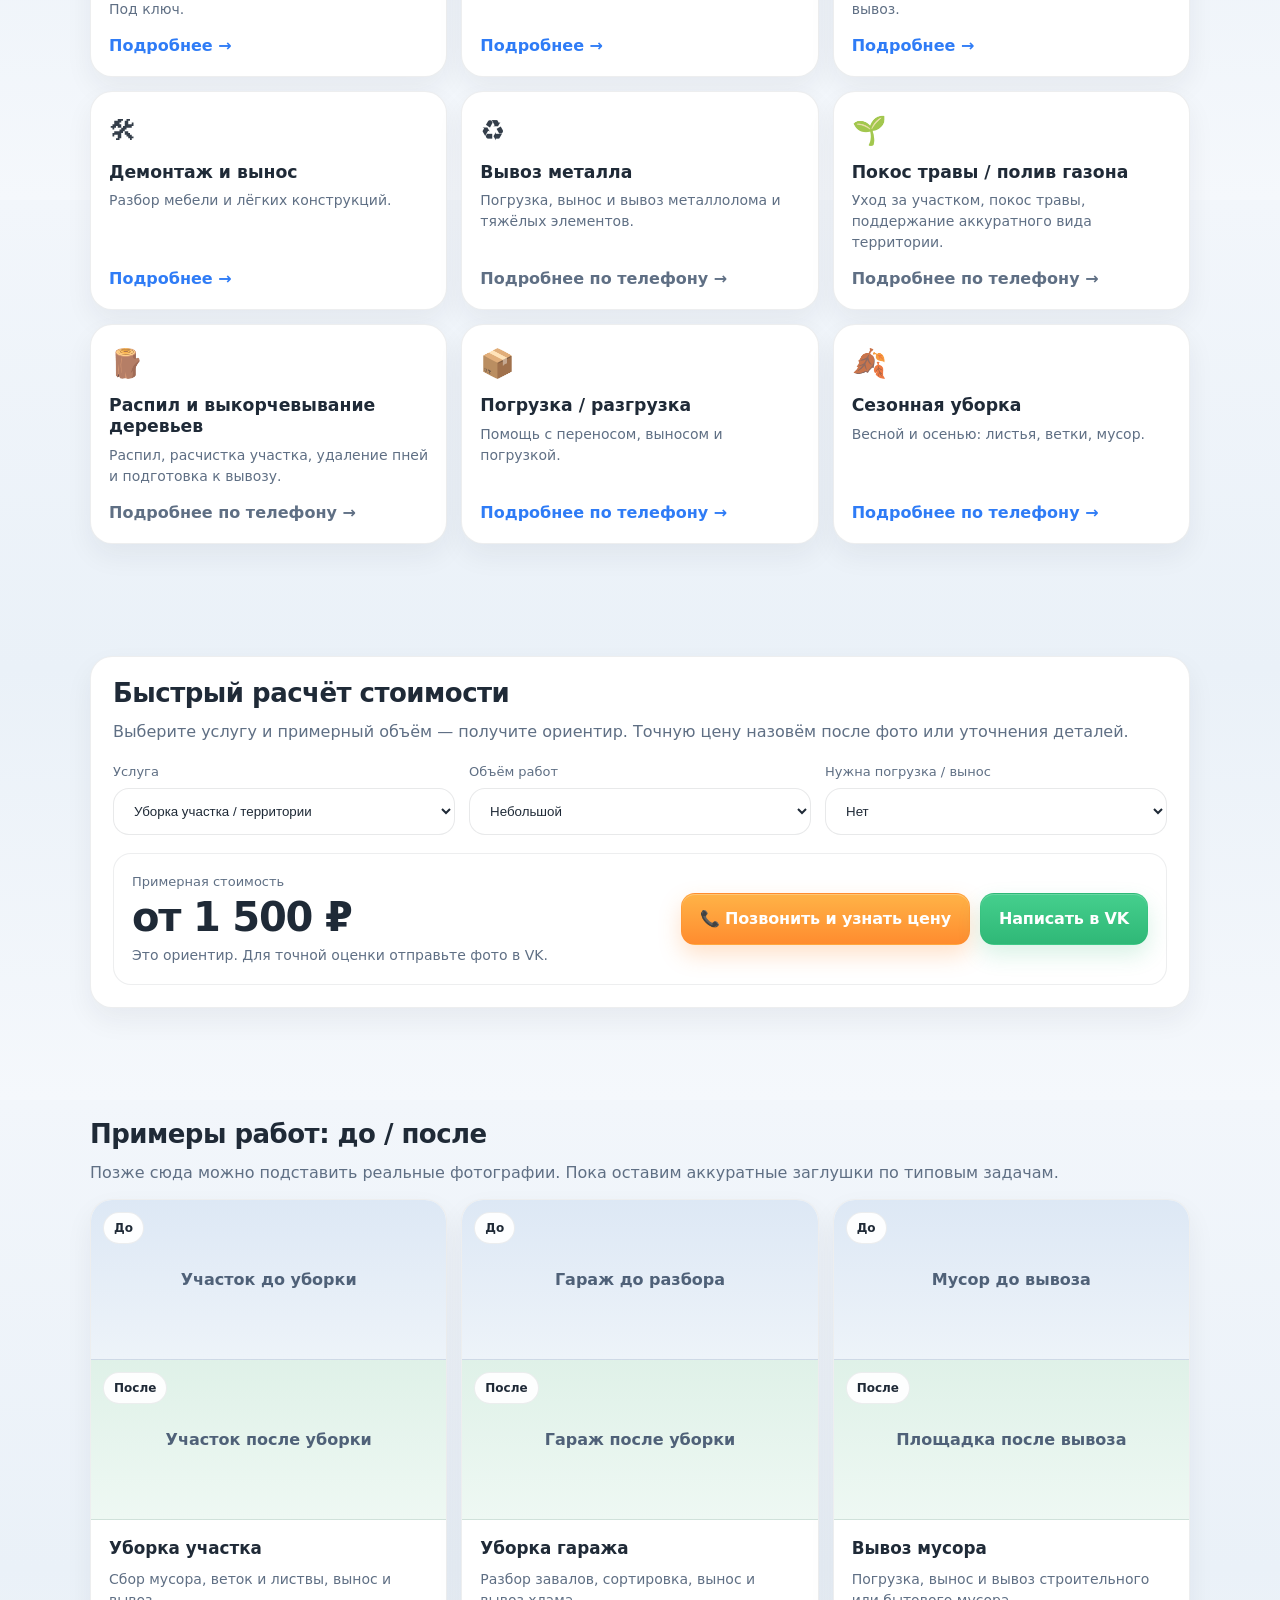
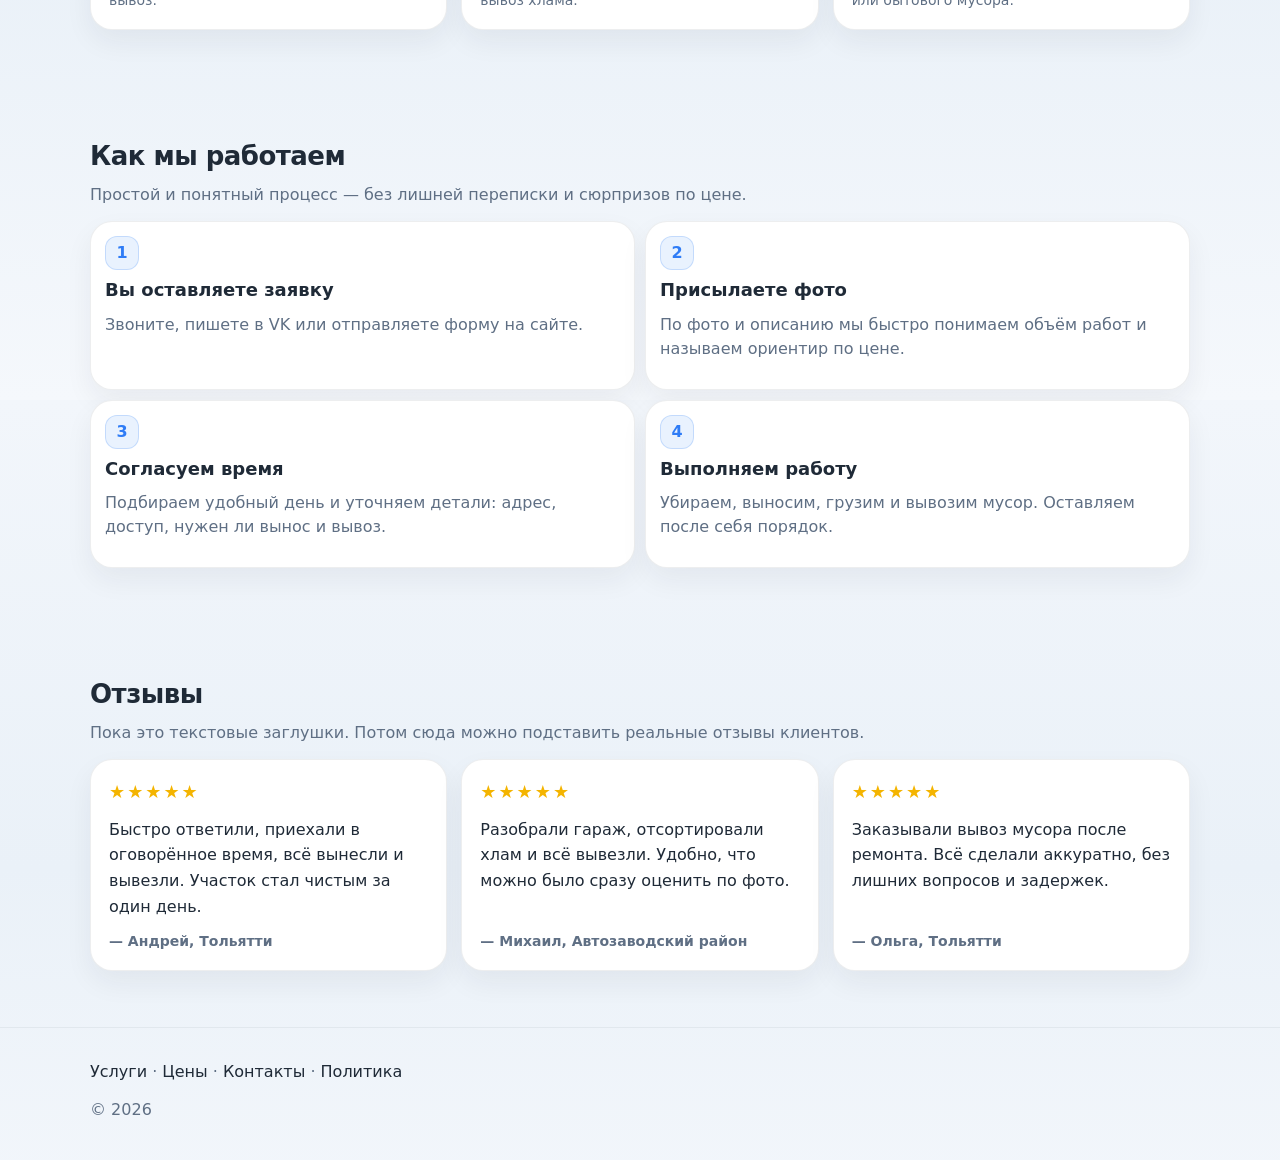
==== commit 70638434: "меняю заглушки" ====
--- a/index.html
+++ b/index.html
@@ -269,7 +269,7 @@
                         <div class="service-card__icon">♻️</div>
                         <div class="service-card__title">Вывоз металла</div>
                         <div class="service-card__text">Погрузка, вынос и вывоз металлолома и тяжёлых элементов.</div>
-                        <div class="service-card__link" style="color:var(--muted)">Страница будет позже</div>
+                        <div class="service-card__link" style="color:var(--muted)">Подробнее по телефону →</div>
                     </a>
 
                     <a class="card service-card">
@@ -277,7 +277,7 @@
                         <div class="service-card__title">Покос травы / полив газона</div>
                         <div class="service-card__text">Уход за участком, покос травы, поддержание аккуратного вида
                             территории.</div>
-                        <div class="service-card__link" style="color:var(--muted)">Страница будет позже</div>
+                        <div class="service-card__link" style="color:var(--muted)">Подробнее по телефону →</div>
                     </a>
 
                     <a class="card service-card">
@@ -285,7 +285,7 @@
                         <div class="service-card__title">Распил и выкорчевывание деревьев</div>
                         <div class="service-card__text">Распил, расчистка участка, удаление пней и подготовка к вывозу.
                         </div>
-                        <div class="service-card__link" style="color:var(--muted)">Страница будет позже</div>
+                        <div class="service-card__link" style="color:var(--muted)">Подробнее по телефону →</div>
                     </a>
 
                     <div class="card service-card">
@@ -297,7 +297,7 @@
                             Помощь с переносом, выносом и погрузкой.
                         </div>
                         <div class="service-card__link">
-                            Добавим страницу позже
+                            Подробнее по телефону →
                         </div>
                     </div>
 
@@ -310,7 +310,7 @@
                             Весной и осенью: листья, ветки, мусор.
                         </div>
                         <div class="service-card__link">
-                            Добавим страницу позже
+                            Подробнее по телефону →
                         </div>
                     </div>
 
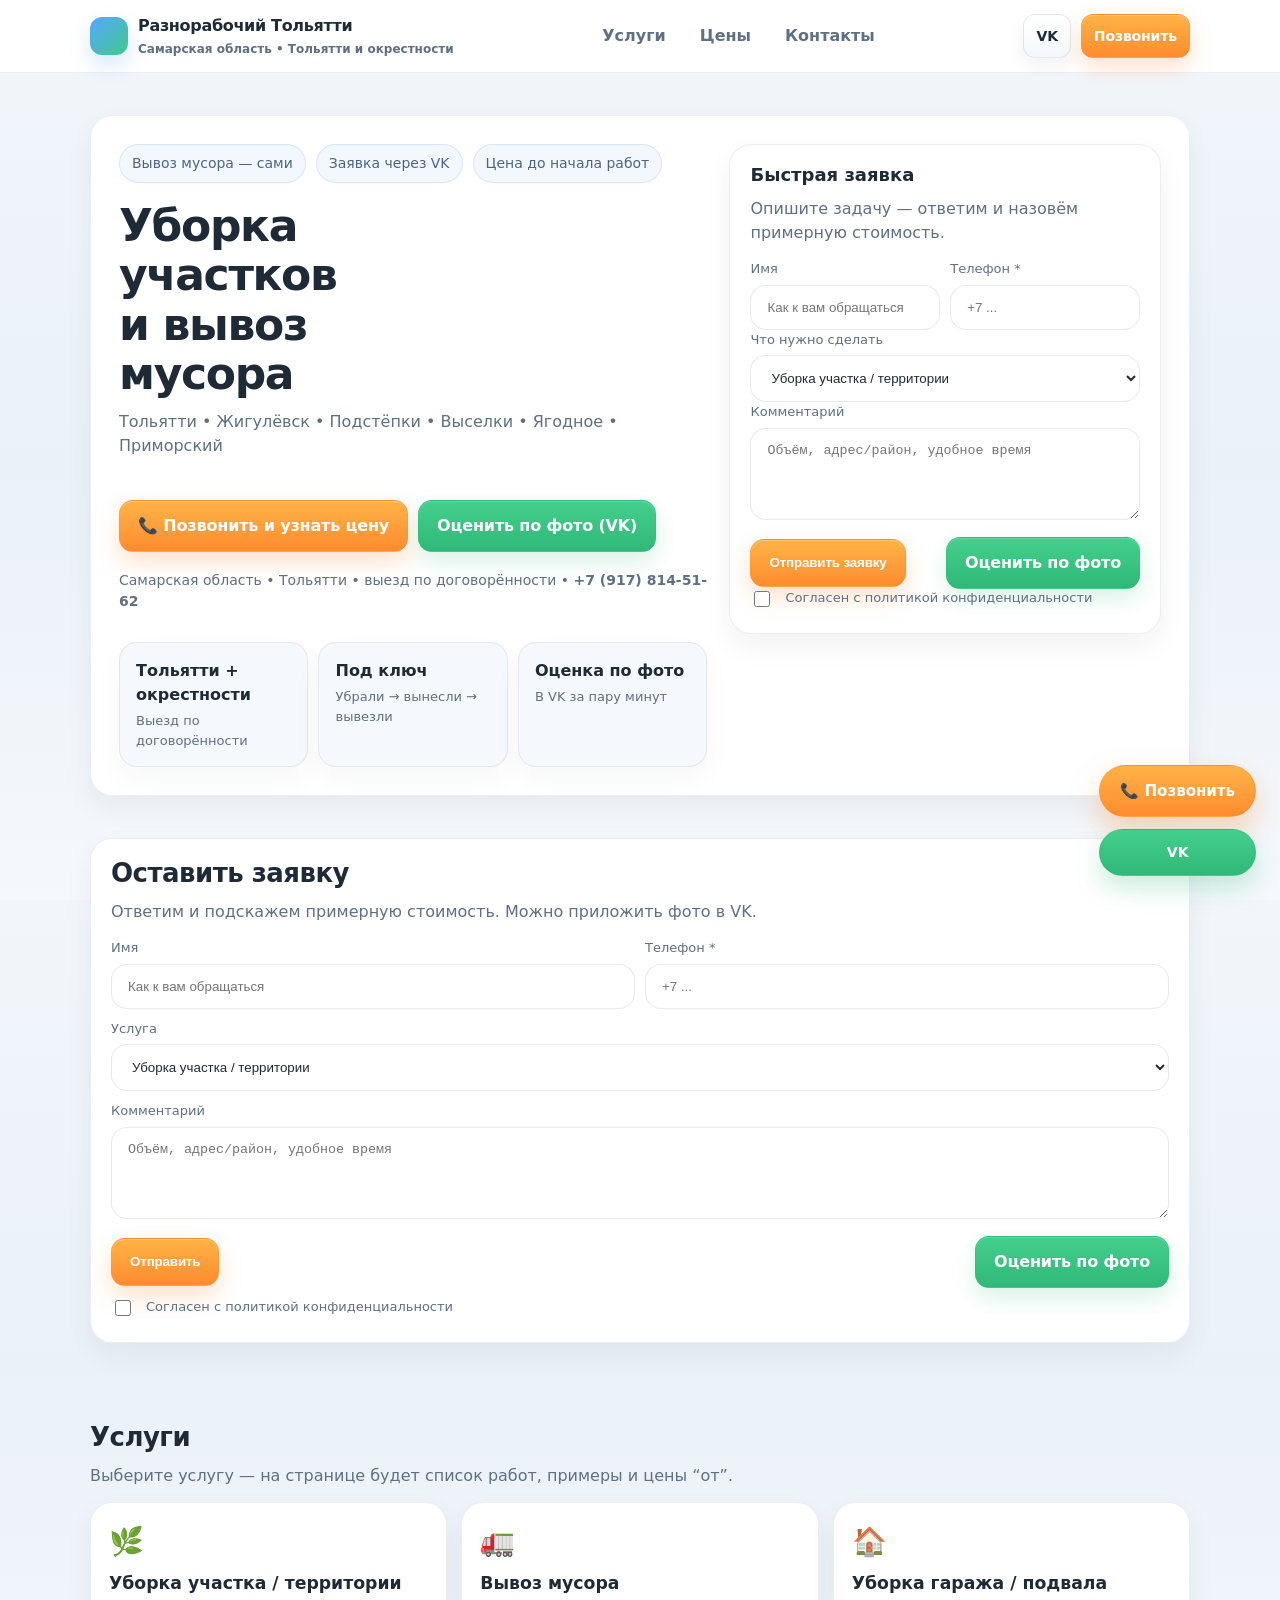
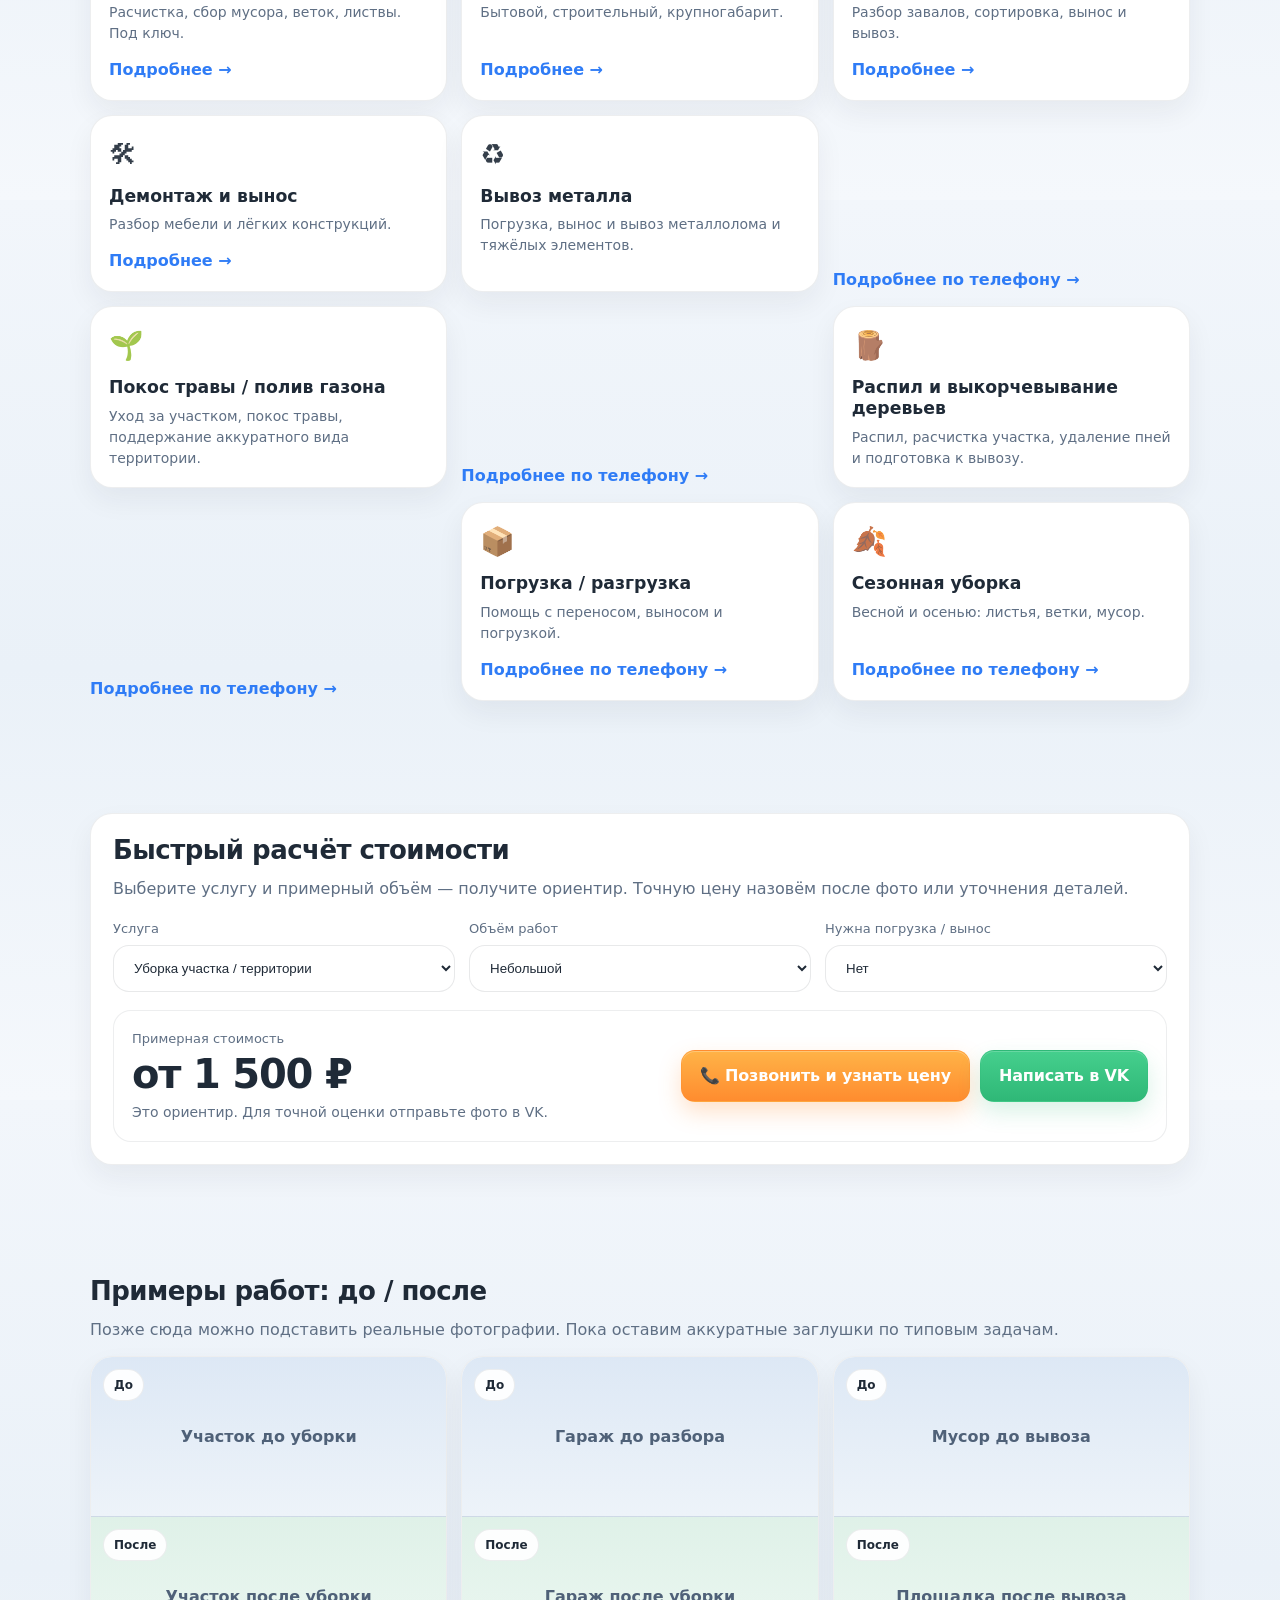
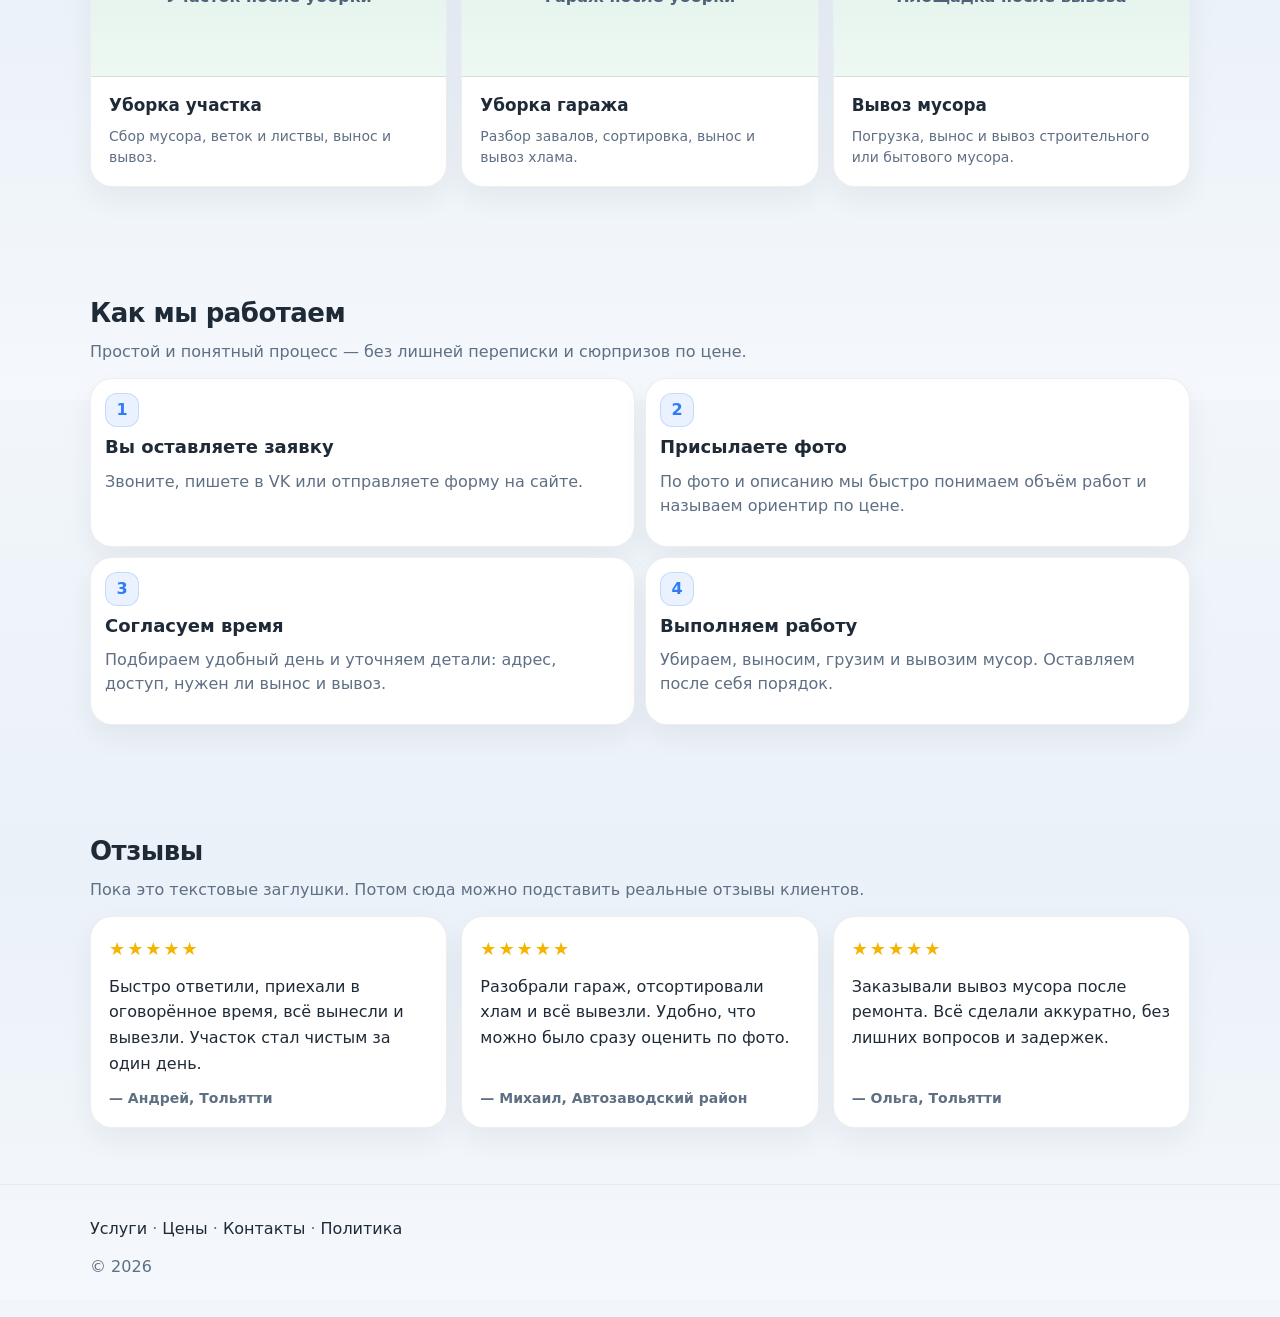
==== commit 301136cb: "замена заглушек телефона" ====
--- a/index.html
+++ b/index.html
@@ -4,14 +4,14 @@
 <head>
     <meta charset="utf-8" />
     <meta name="viewport" content="width=device-width,initial-scale=1" />
-    <title>Разнорабочий в Тольятти — уборка участков и вывоз мусора</title>
+    <title>Уборка участков и вывоз мусора в Тольятти — оценка по фото</title>
     <meta name="description"
         content="Уборка территории, расчистка участков, уборка гаражей и вывоз мусора в Тольятти и окрестностях. Оценка по фото в VK." />
 
     <link rel="icon" href="./favicon.svg" type="image/svg+xml" />
     <meta name="theme-color" content="#0b1220" />
 
-    <meta property="og:title" content="Разнорабочий в Тольятти — уборка участков и вывоз мусора" />
+    <meta property="og:title" content="Уборка участков и вывоз мусора в Тольятти — оценка по фото" />
     <meta property="og:description"
         content="Уборка территории, расчистка участков, уборка гаражей и вывоз мусора в Тольятти и окрестностях." />
     <meta property="og:type" content="website" />
@@ -58,7 +58,7 @@
 
                         <div>
                             <h1>Уборка участков<br>и вывоз мусора</h1>
-                            <p>Самарская область, Тольятти и ближайшие населённые пункты</p>
+                            <p>Тольятти • Жигулёвск • Подстёпки • Выселки • Ягодное • Приморский</p>
                         </div>
 
                         <div class="hero__actions">
@@ -269,7 +269,9 @@
                         <div class="service-card__icon">♻️</div>
                         <div class="service-card__title">Вывоз металла</div>
                         <div class="service-card__text">Погрузка, вынос и вывоз металлолома и тяжёлых элементов.</div>
-                        <div class="service-card__link" style="color:var(--muted)">Подробнее по телефону →</div>
+                        <a class="service-card__link" data-phone-href href="#">
+                            Подробнее по телефону →
+                        </a>
                     </a>
 
                     <a class="card service-card">
@@ -277,7 +279,9 @@
                         <div class="service-card__title">Покос травы / полив газона</div>
                         <div class="service-card__text">Уход за участком, покос травы, поддержание аккуратного вида
                             территории.</div>
-                        <div class="service-card__link" style="color:var(--muted)">Подробнее по телефону →</div>
+                        <a class="service-card__link" data-phone-href href="#">
+                            Подробнее по телефону →
+                        </a>
                     </a>
 
                     <a class="card service-card">
@@ -285,7 +289,9 @@
                         <div class="service-card__title">Распил и выкорчевывание деревьев</div>
                         <div class="service-card__text">Распил, расчистка участка, удаление пней и подготовка к вывозу.
                         </div>
-                        <div class="service-card__link" style="color:var(--muted)">Подробнее по телефону →</div>
+                        <a class="service-card__link" data-phone-href href="#">
+                            Подробнее по телефону →
+                        </a>
                     </a>
 
                     <div class="card service-card">
@@ -296,9 +302,9 @@
                         <div class="service-card__text">
                             Помощь с переносом, выносом и погрузкой.
                         </div>
-                        <div class="service-card__link">
+                        <a class="service-card__link" data-phone-href href="#">
                             Подробнее по телефону →
-                        </div>
+                        </a>
                     </div>
 
                     <div class="card service-card">
@@ -309,9 +315,9 @@
                         <div class="service-card__text">
                             Весной и осенью: листья, ветки, мусор.
                         </div>
-                        <div class="service-card__link">
+                        <a class="service-card__link" data-phone-href href="#">
                             Подробнее по телефону →
-                        </div>
+                        </a>
                     </div>
 
                 </div>
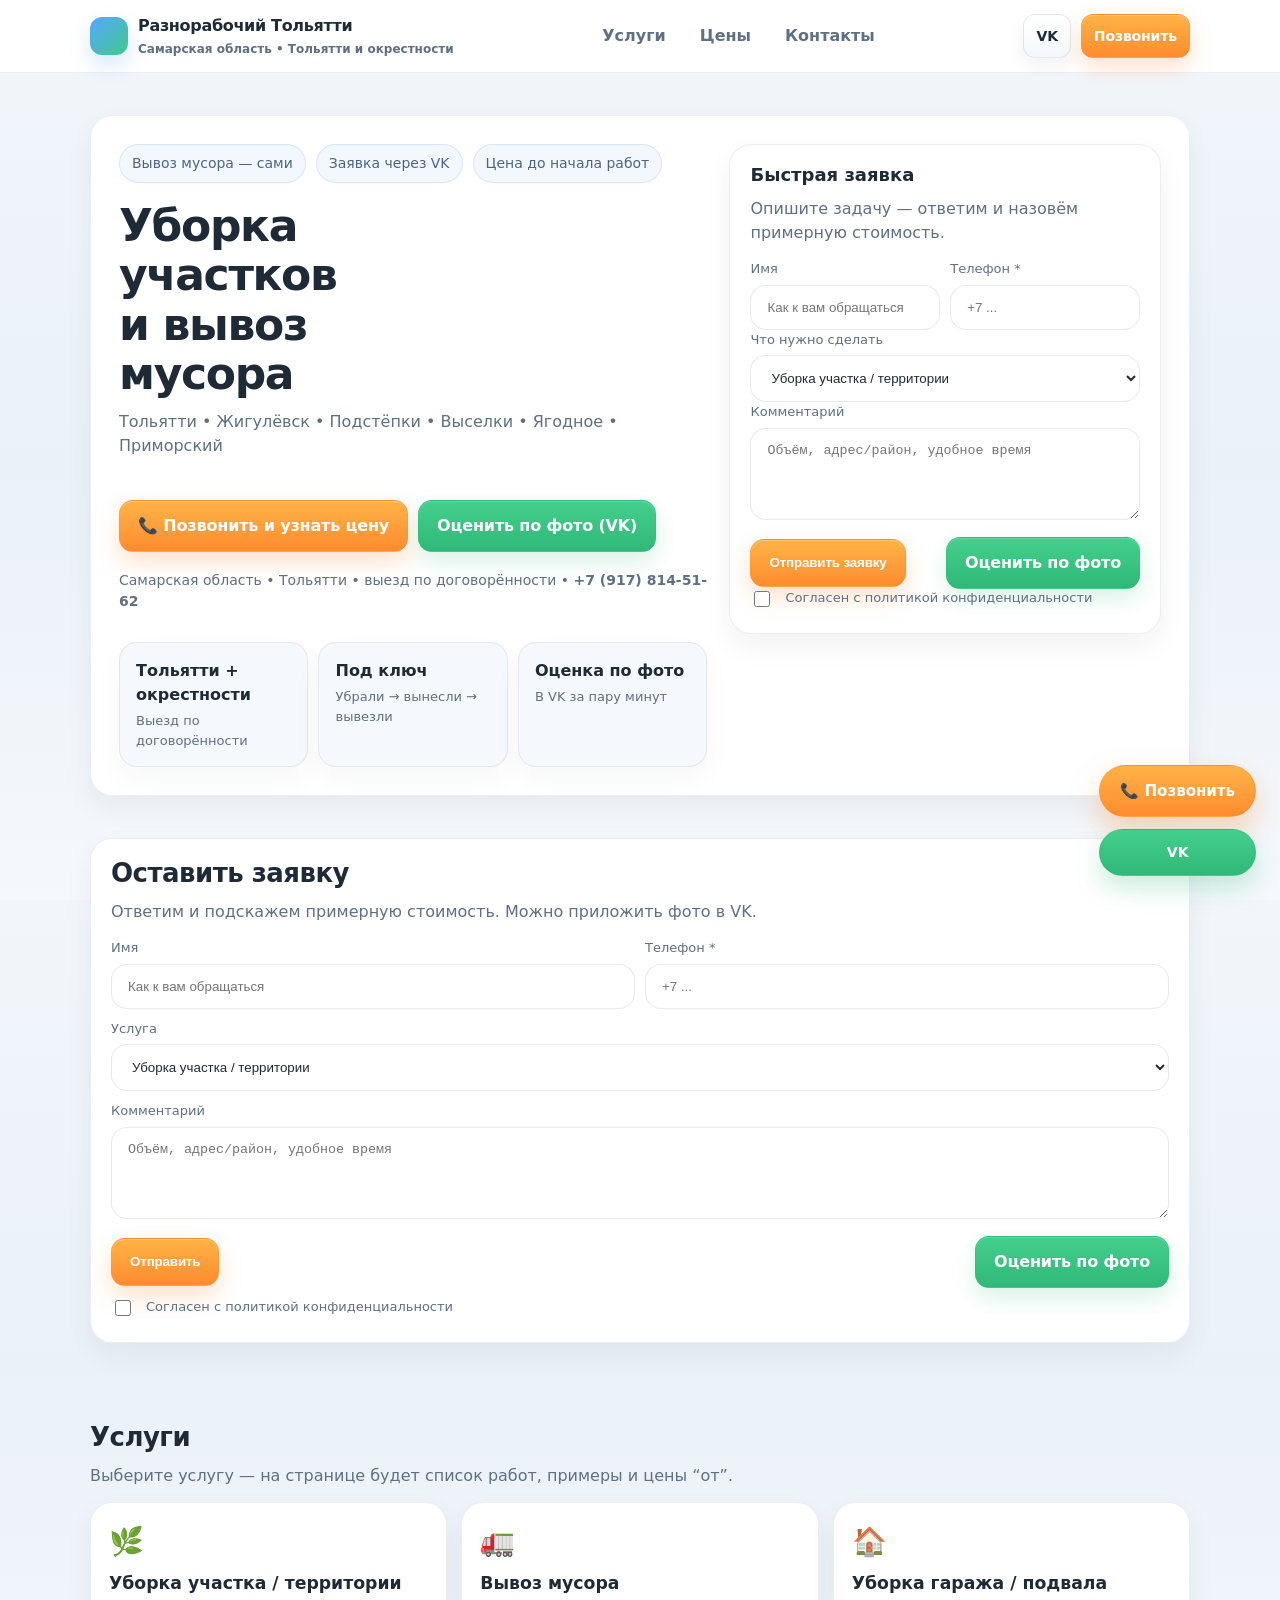
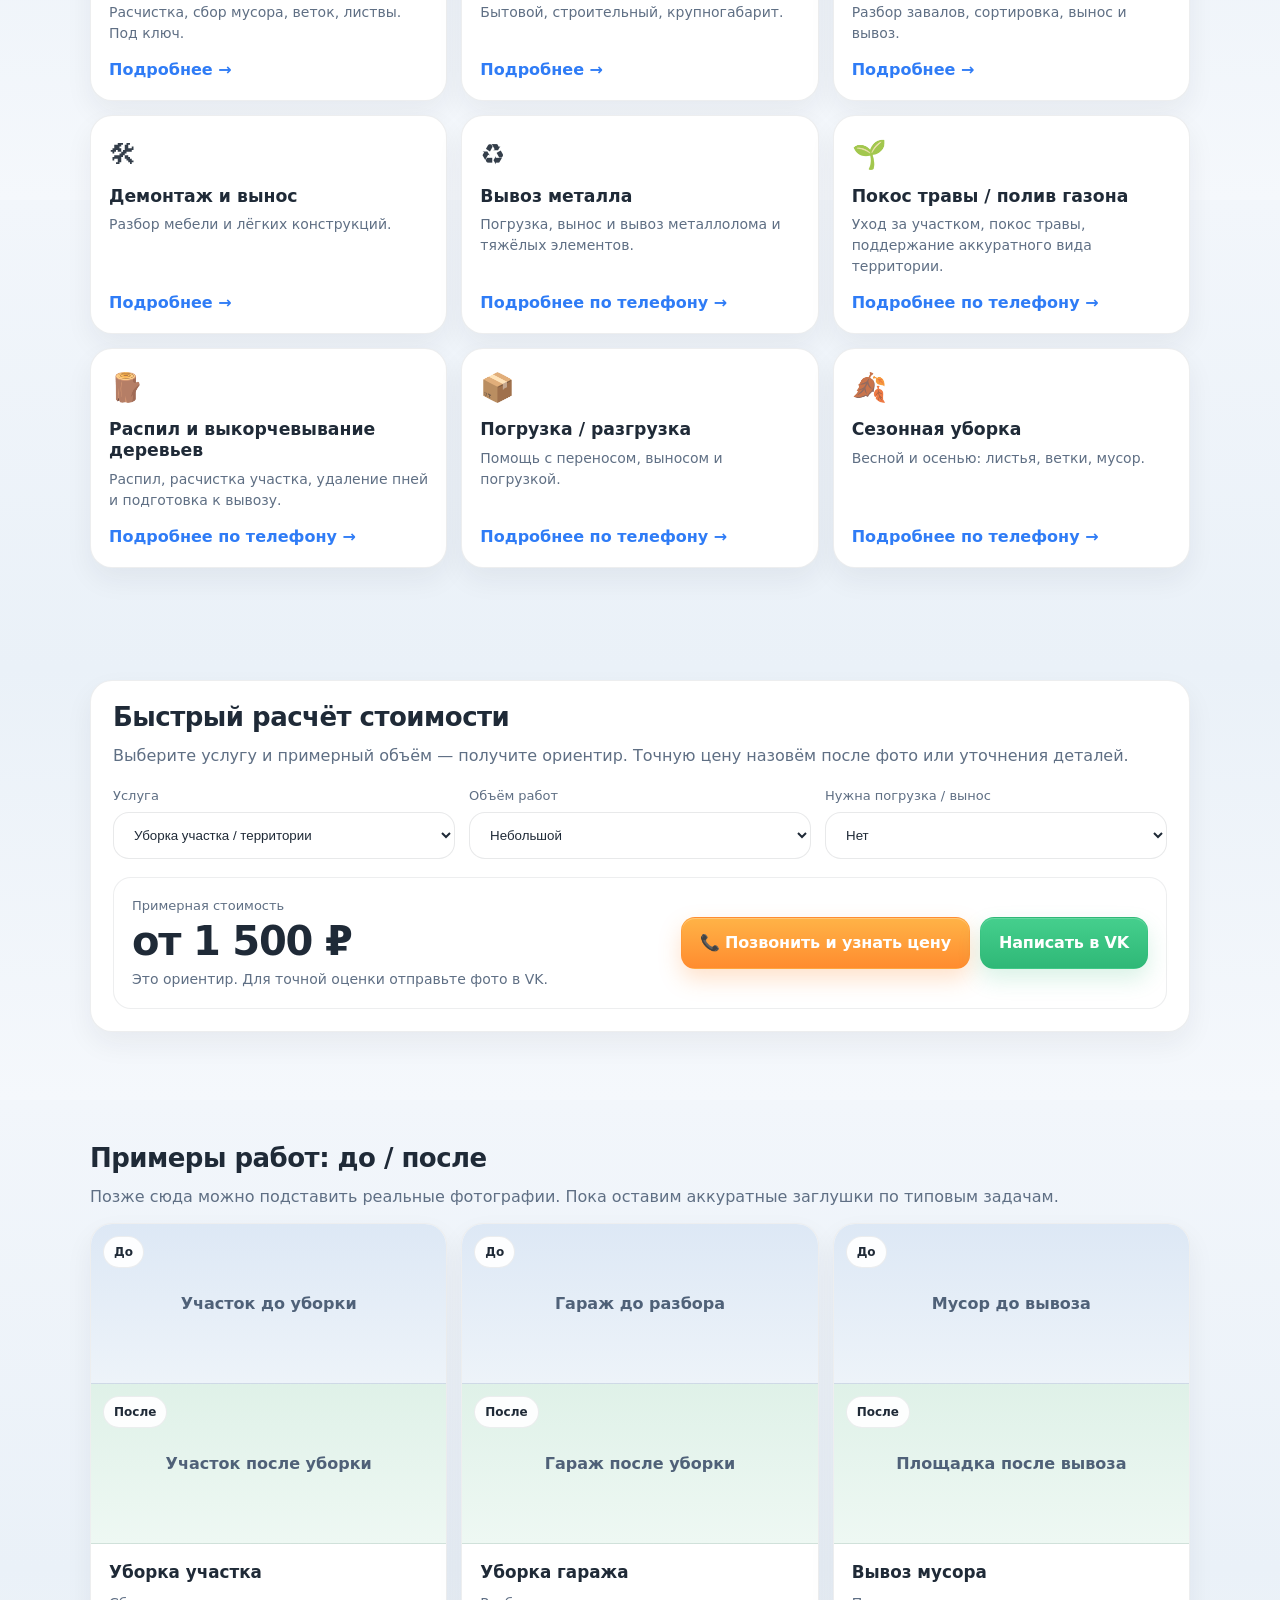
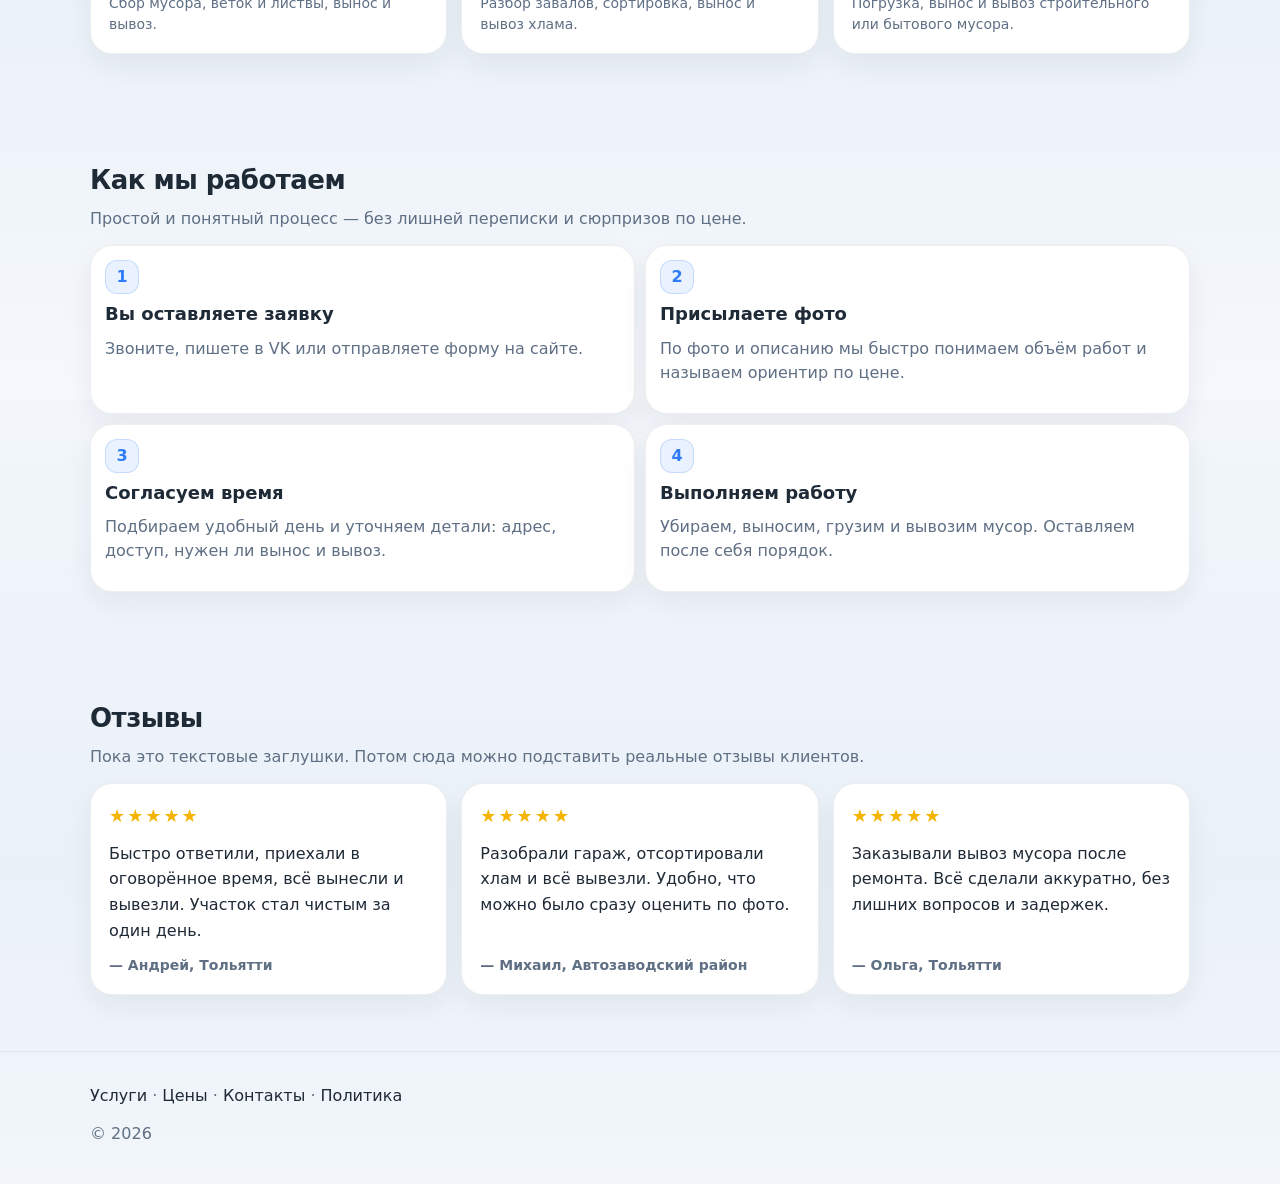
==== commit 893038b8: "фикс бага съехавшей верстки" ====
--- a/index.html
+++ b/index.html
@@ -269,9 +269,9 @@
                         <div class="service-card__icon">♻️</div>
                         <div class="service-card__title">Вывоз металла</div>
                         <div class="service-card__text">Погрузка, вынос и вывоз металлолома и тяжёлых элементов.</div>
-                        <a class="service-card__link" data-phone-href href="#">
+                        <div class="service-card__link">
                             Подробнее по телефону →
-                        </a>
+                        </div>
                     </a>
 
                     <a class="card service-card">
@@ -279,9 +279,9 @@
                         <div class="service-card__title">Покос травы / полив газона</div>
                         <div class="service-card__text">Уход за участком, покос травы, поддержание аккуратного вида
                             территории.</div>
-                        <a class="service-card__link" data-phone-href href="#">
+                        <div class="service-card__link">
                             Подробнее по телефону →
-                        </a>
+                        </div>
                     </a>
 
                     <a class="card service-card">
@@ -289,9 +289,9 @@
                         <div class="service-card__title">Распил и выкорчевывание деревьев</div>
                         <div class="service-card__text">Распил, расчистка участка, удаление пней и подготовка к вывозу.
                         </div>
-                        <a class="service-card__link" data-phone-href href="#">
+                        <div class="service-card__link">
                             Подробнее по телефону →
-                        </a>
+                        </div>
                     </a>
 
                     <div class="card service-card">
@@ -302,9 +302,9 @@
                         <div class="service-card__text">
                             Помощь с переносом, выносом и погрузкой.
                         </div>
-                        <a class="service-card__link" data-phone-href href="#">
+                        <div class="service-card__link">
                             Подробнее по телефону →
-                        </a>
+                        </div>
                     </div>
 
                     <div class="card service-card">
@@ -315,9 +315,9 @@
                         <div class="service-card__text">
                             Весной и осенью: листья, ветки, мусор.
                         </div>
-                        <a class="service-card__link" data-phone-href href="#">
+                        <div class="service-card__link">
                             Подробнее по телефону →
-                        </a>
+                        </div>
                     </div>
 
                 </div>
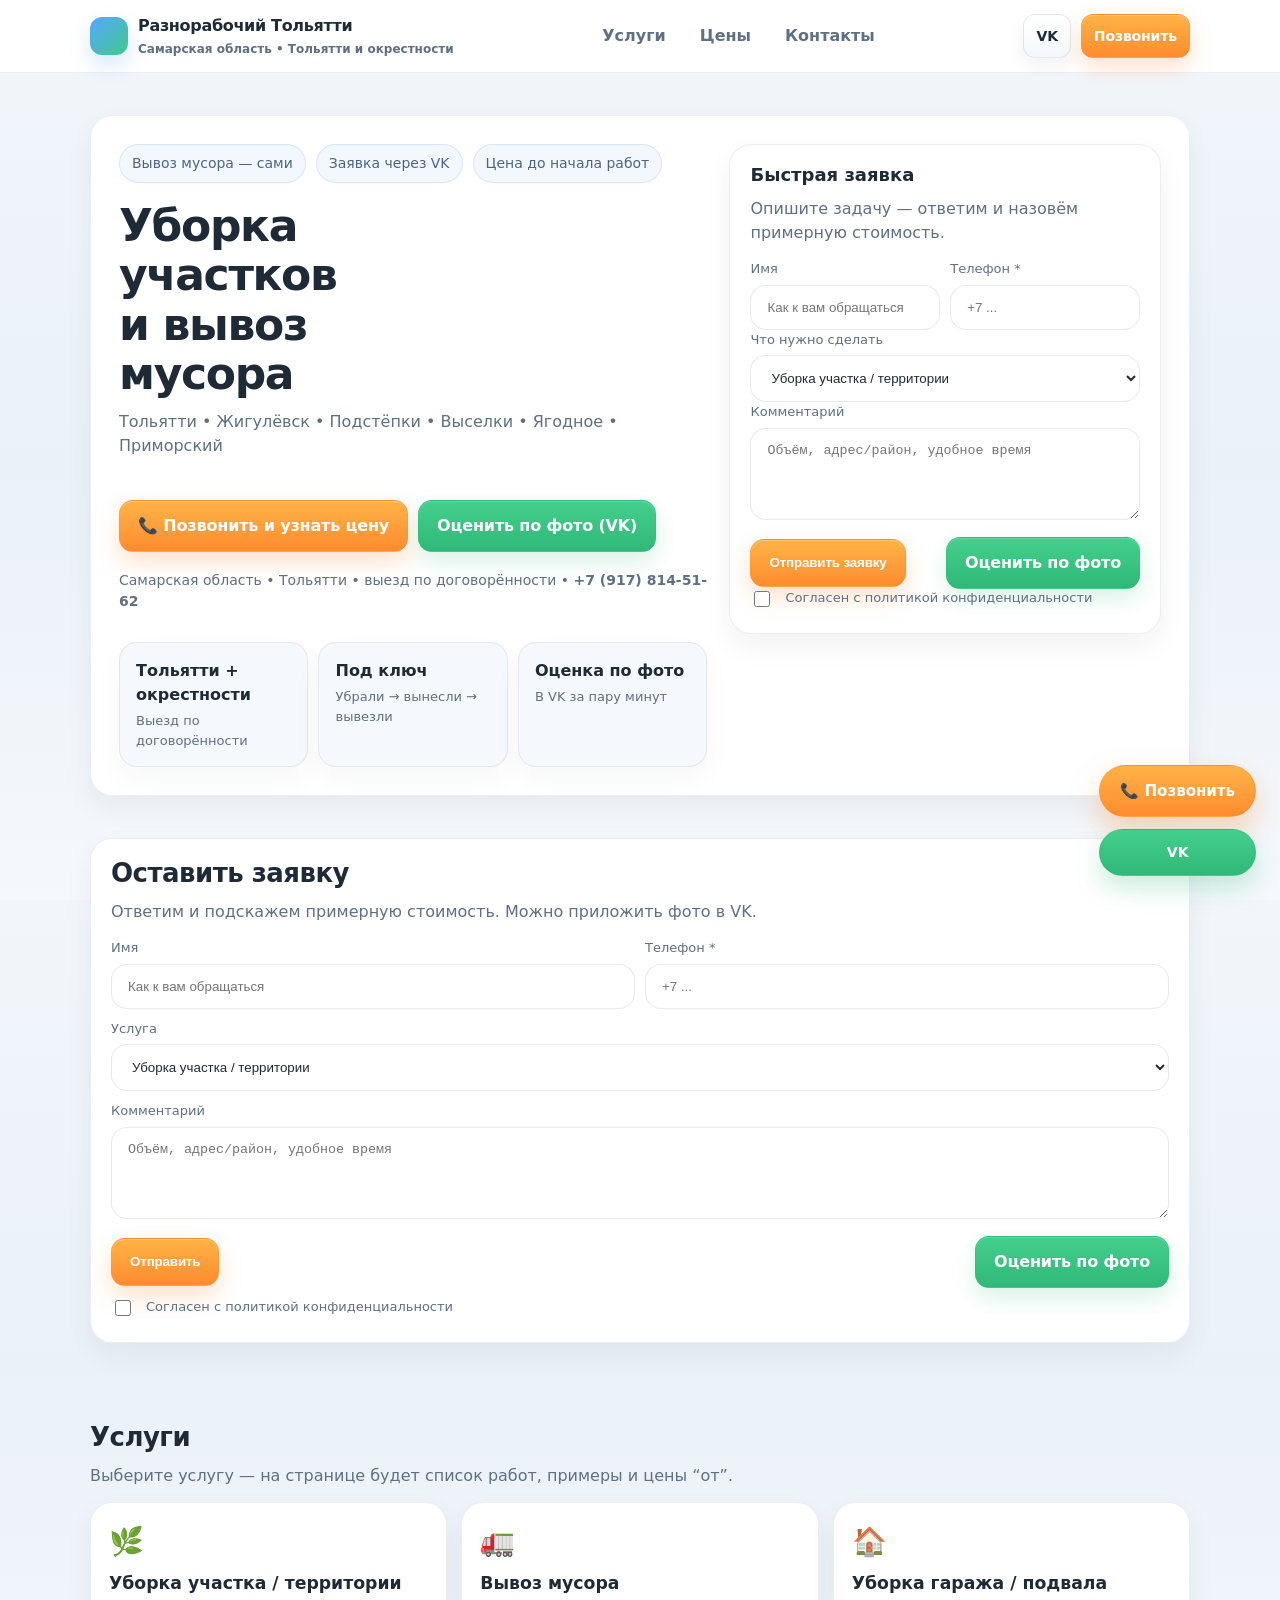
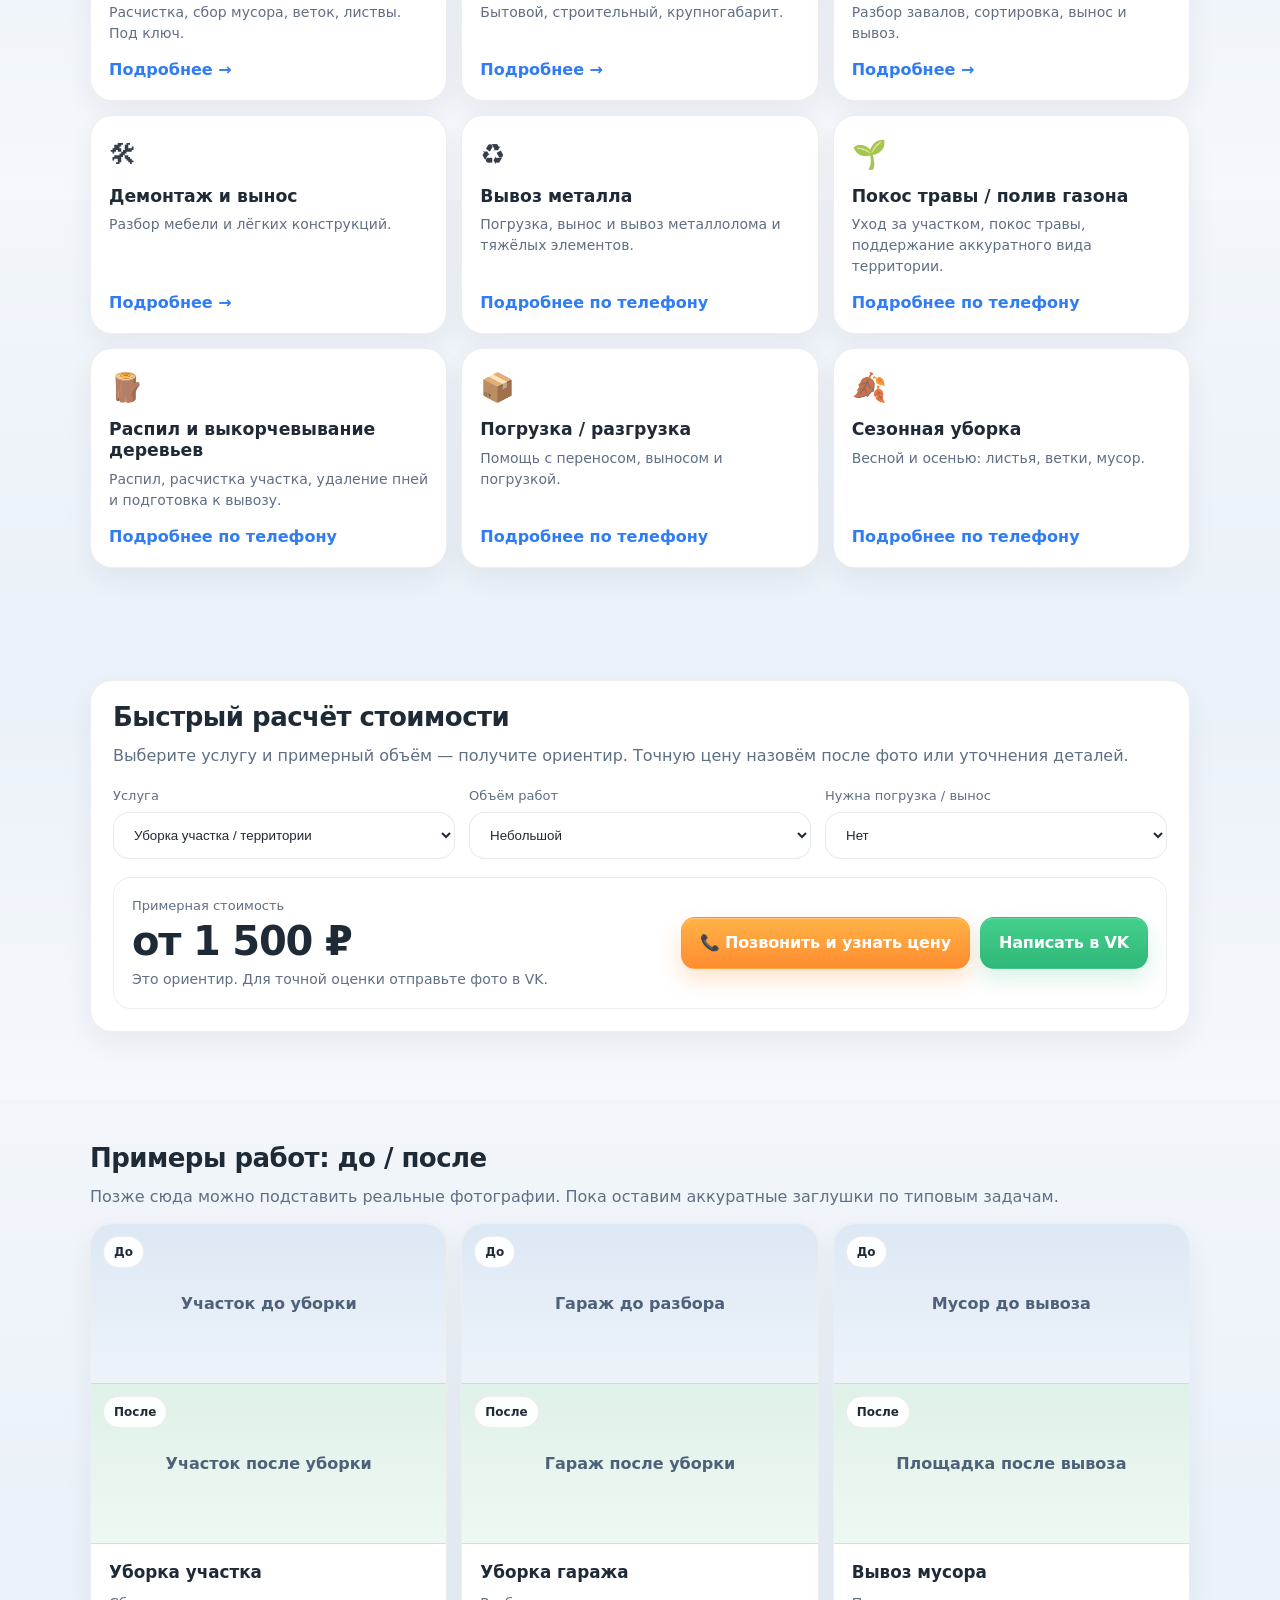
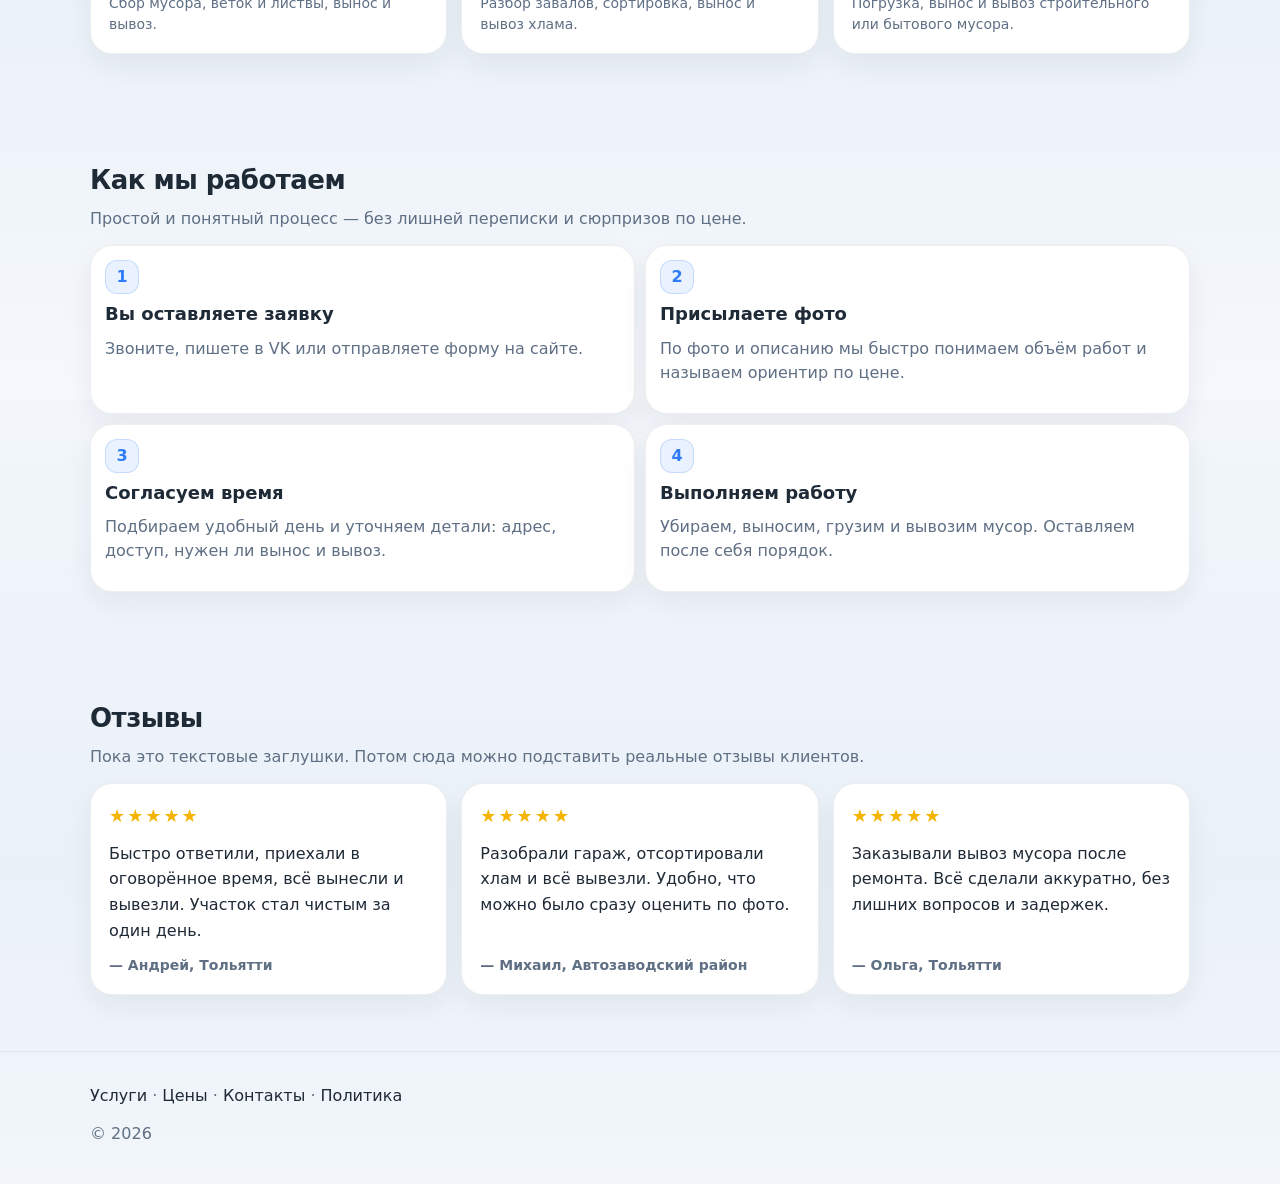
==== commit c2e76d8d: "уюрал стрелку" ====
--- a/index.html
+++ b/index.html
@@ -270,7 +270,7 @@
                         <div class="service-card__title">Вывоз металла</div>
                         <div class="service-card__text">Погрузка, вынос и вывоз металлолома и тяжёлых элементов.</div>
                         <div class="service-card__link">
-                            Подробнее по телефону →
+                            Подробнее по телефону
                         </div>
                     </a>
 
@@ -280,7 +280,7 @@
                         <div class="service-card__text">Уход за участком, покос травы, поддержание аккуратного вида
                             территории.</div>
                         <div class="service-card__link">
-                            Подробнее по телефону →
+                            Подробнее по телефону
                         </div>
                     </a>
 
@@ -290,7 +290,7 @@
                         <div class="service-card__text">Распил, расчистка участка, удаление пней и подготовка к вывозу.
                         </div>
                         <div class="service-card__link">
-                            Подробнее по телефону →
+                            Подробнее по телефону
                         </div>
                     </a>
 
@@ -303,7 +303,7 @@
                             Помощь с переносом, выносом и погрузкой.
                         </div>
                         <div class="service-card__link">
-                            Подробнее по телефону →
+                            Подробнее по телефону
                         </div>
                     </div>
 
@@ -316,7 +316,7 @@
                             Весной и осенью: листья, ветки, мусор.
                         </div>
                         <div class="service-card__link">
-                            Подробнее по телефону →
+                            Подробнее по телефону
                         </div>
                     </div>
 
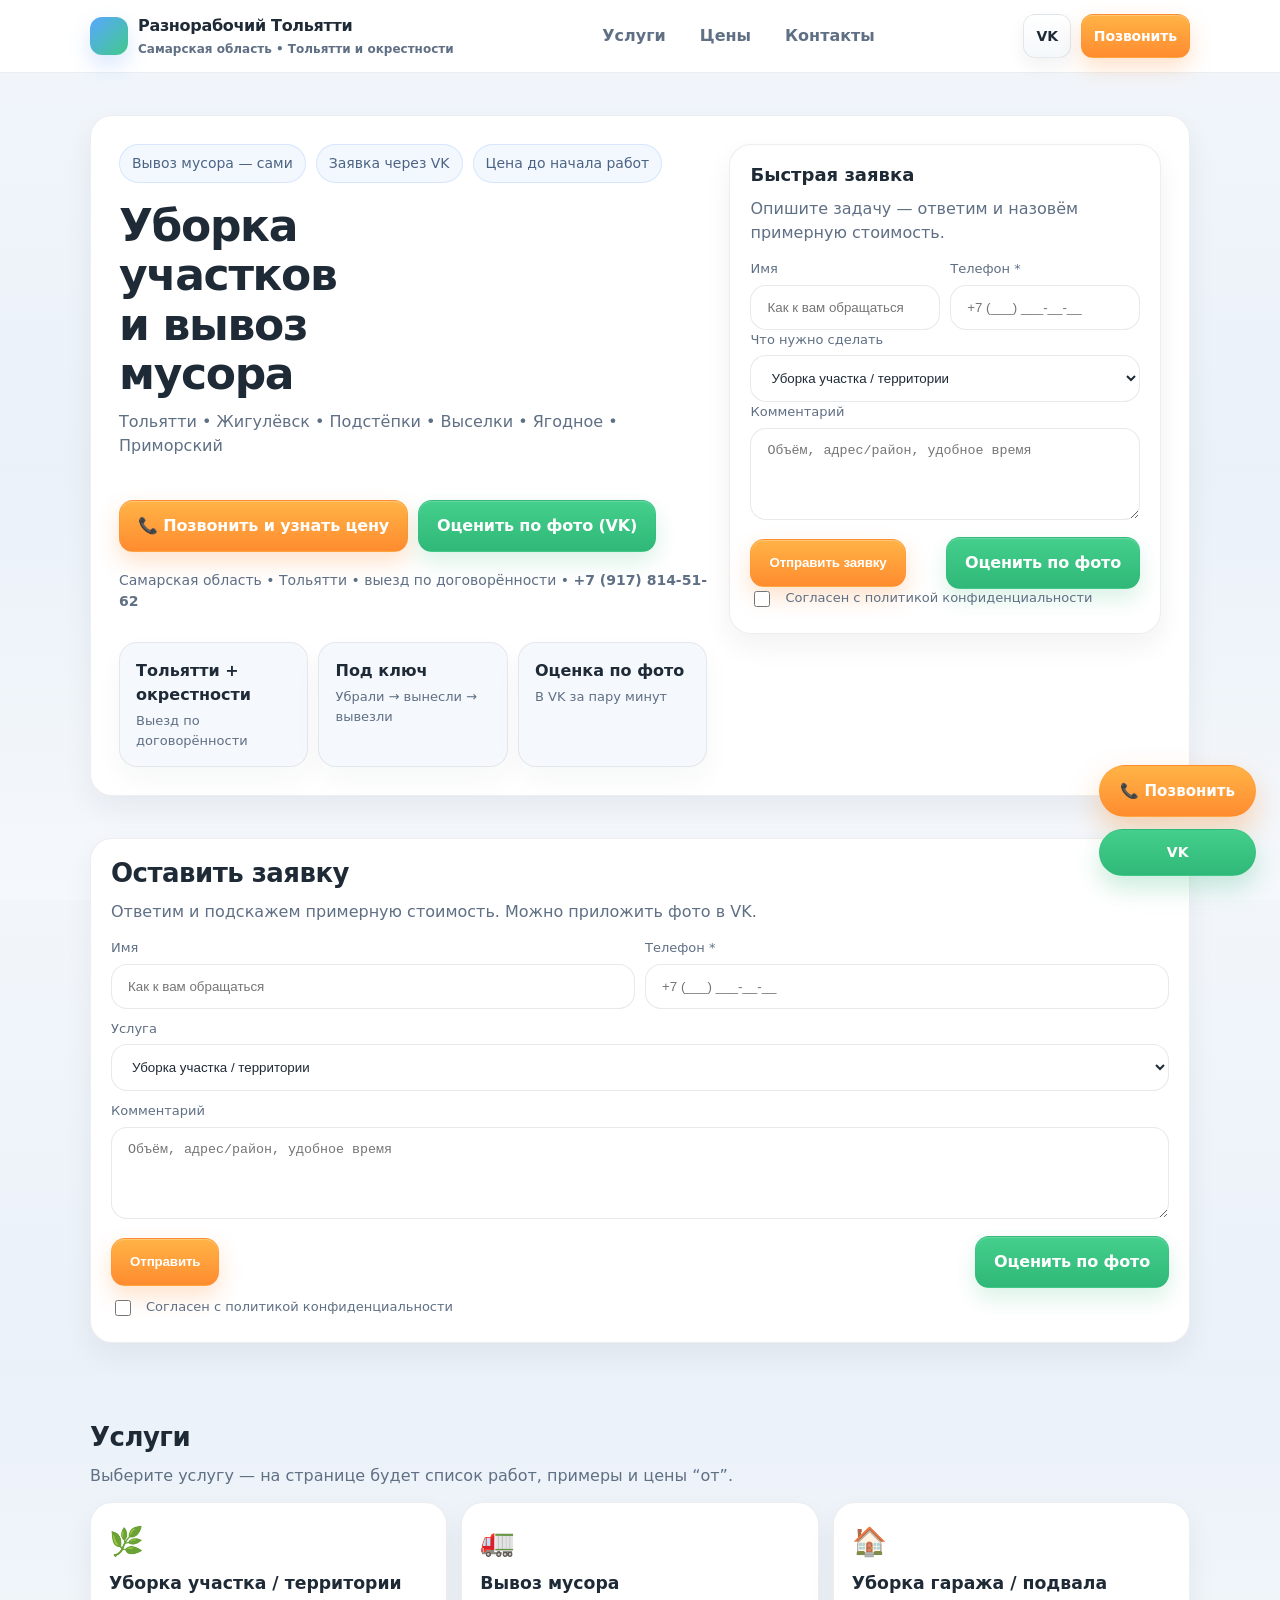
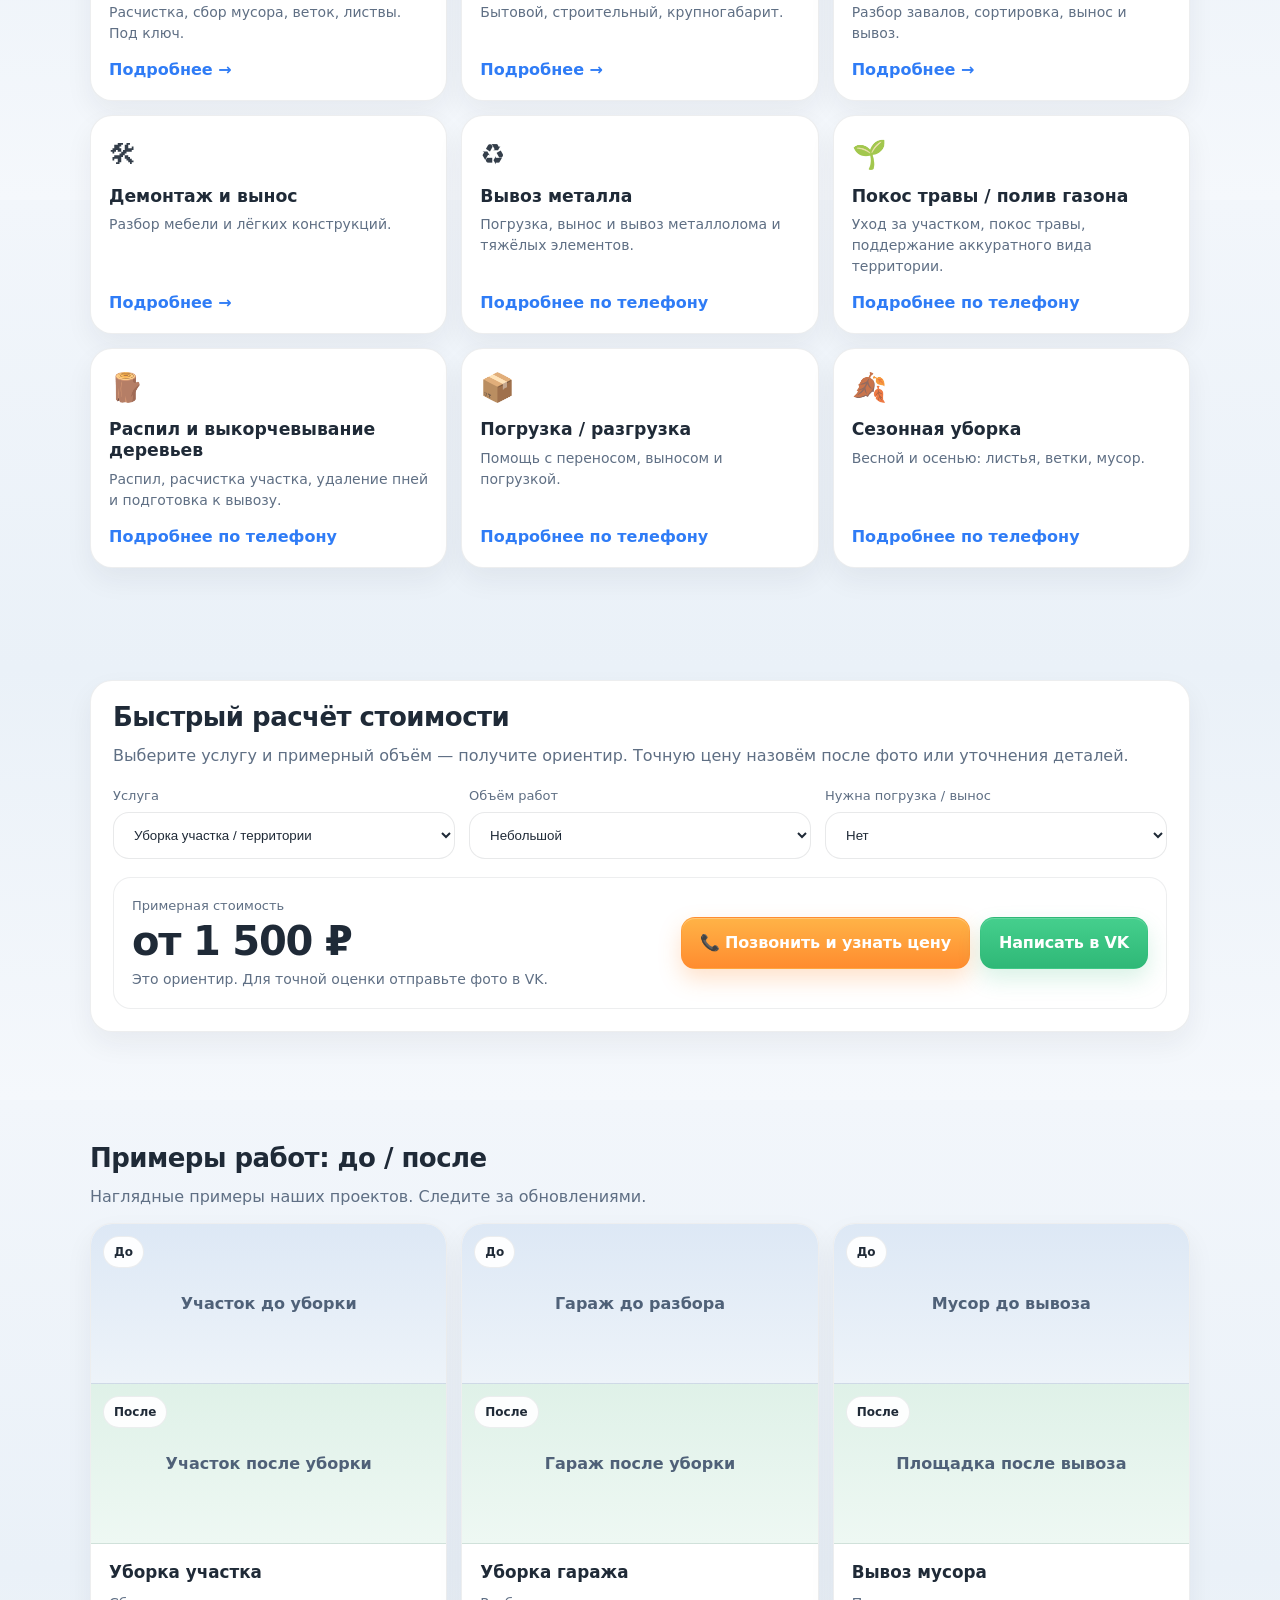
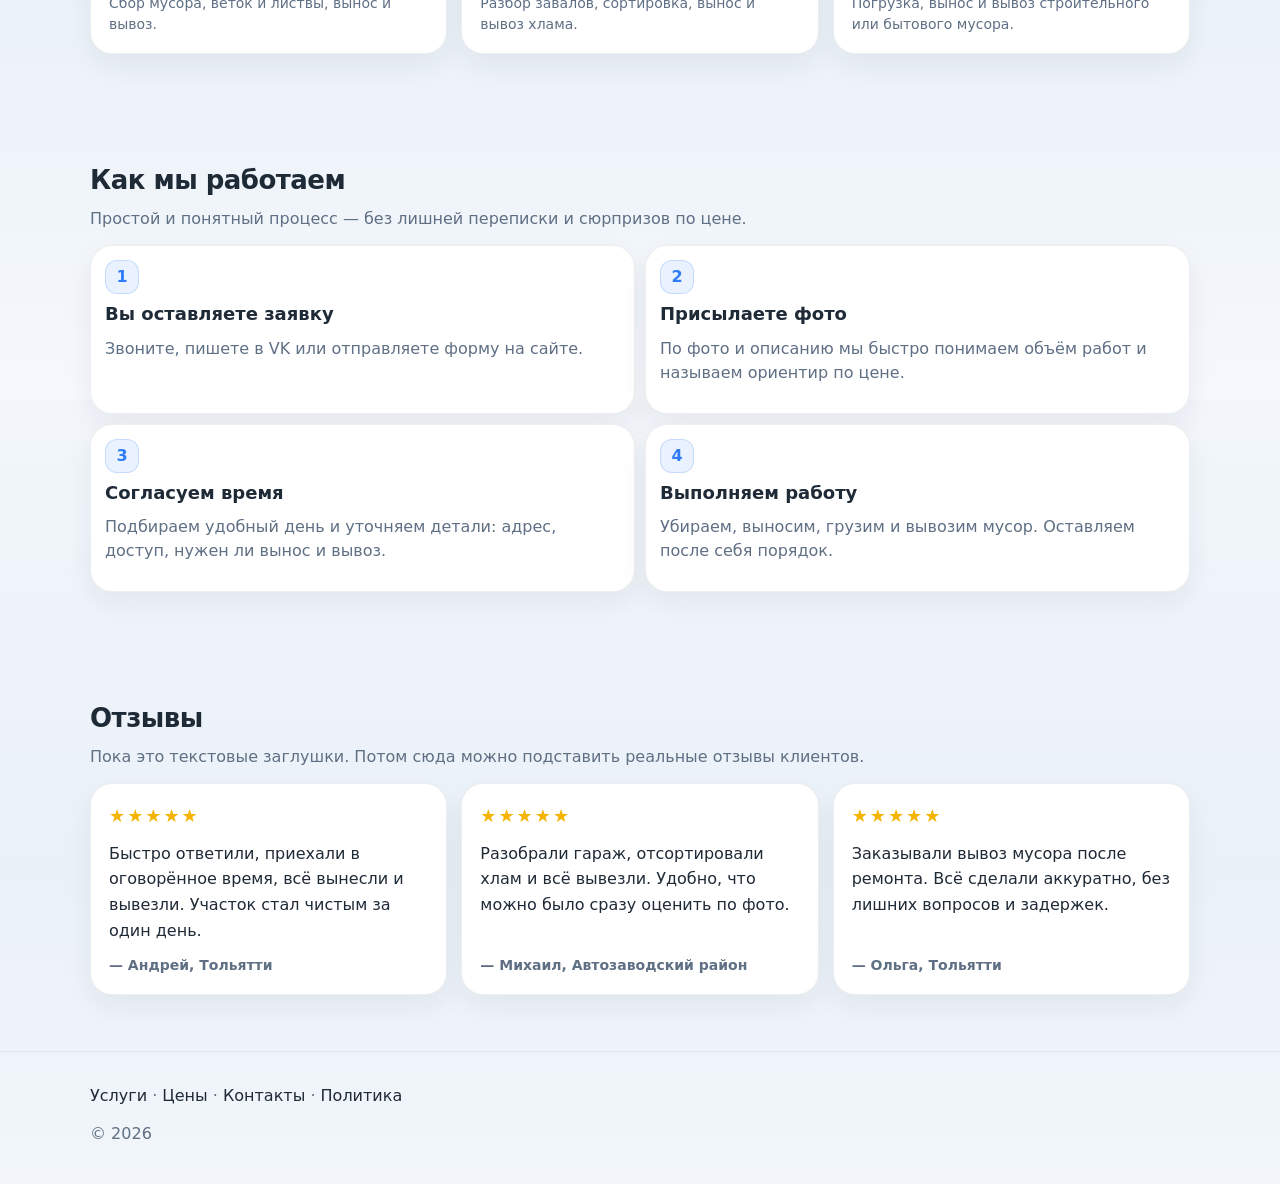
==== commit 70b52834: "убрал заглушку" ====
--- a/index.html
+++ b/index.html
@@ -389,7 +389,7 @@
         <section class="section">
             <div class="container">
                 <h2>Примеры работ: до / после</h2>
-                <p>Позже сюда можно подставить реальные фотографии. Пока оставим аккуратные заглушки по типовым задачам.
+                <p>Наглядные примеры наших проектов. Следите за обновлениями.
                 </p>
 
                 <div class="grid grid-3">
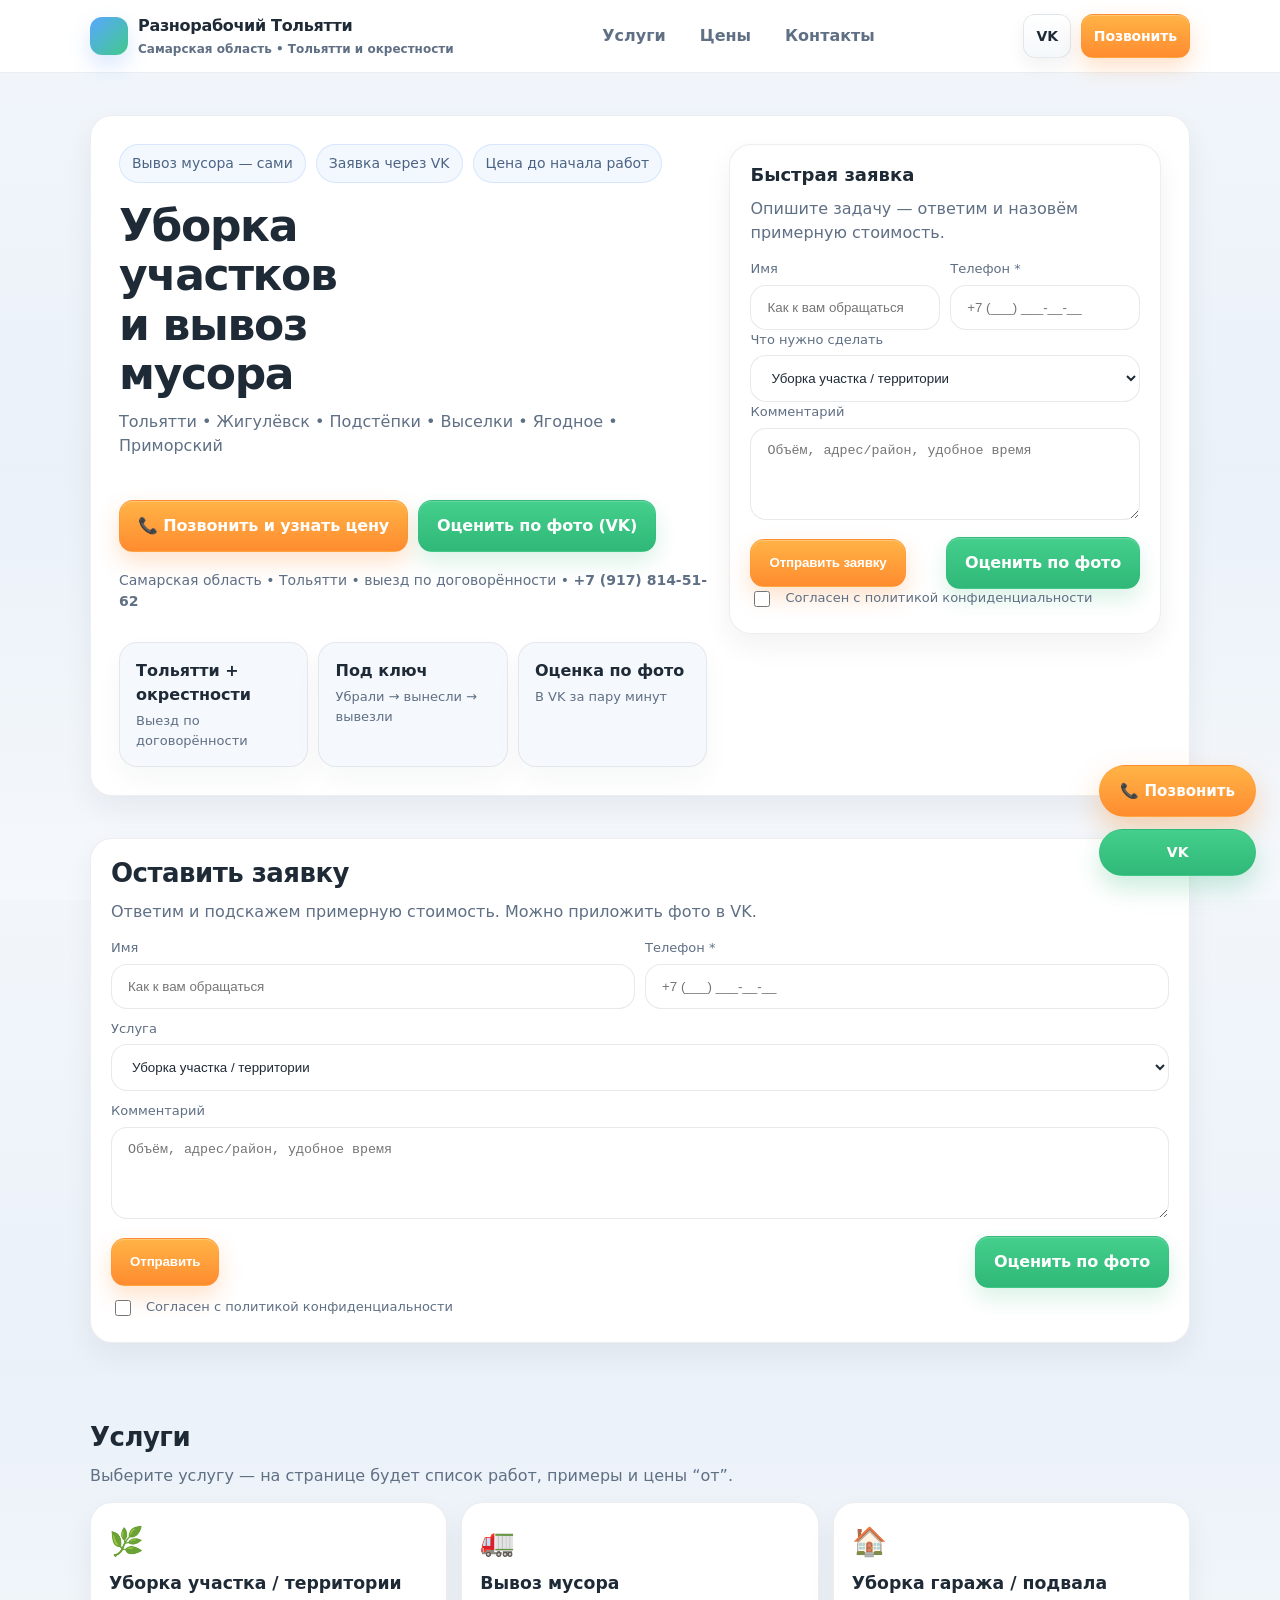
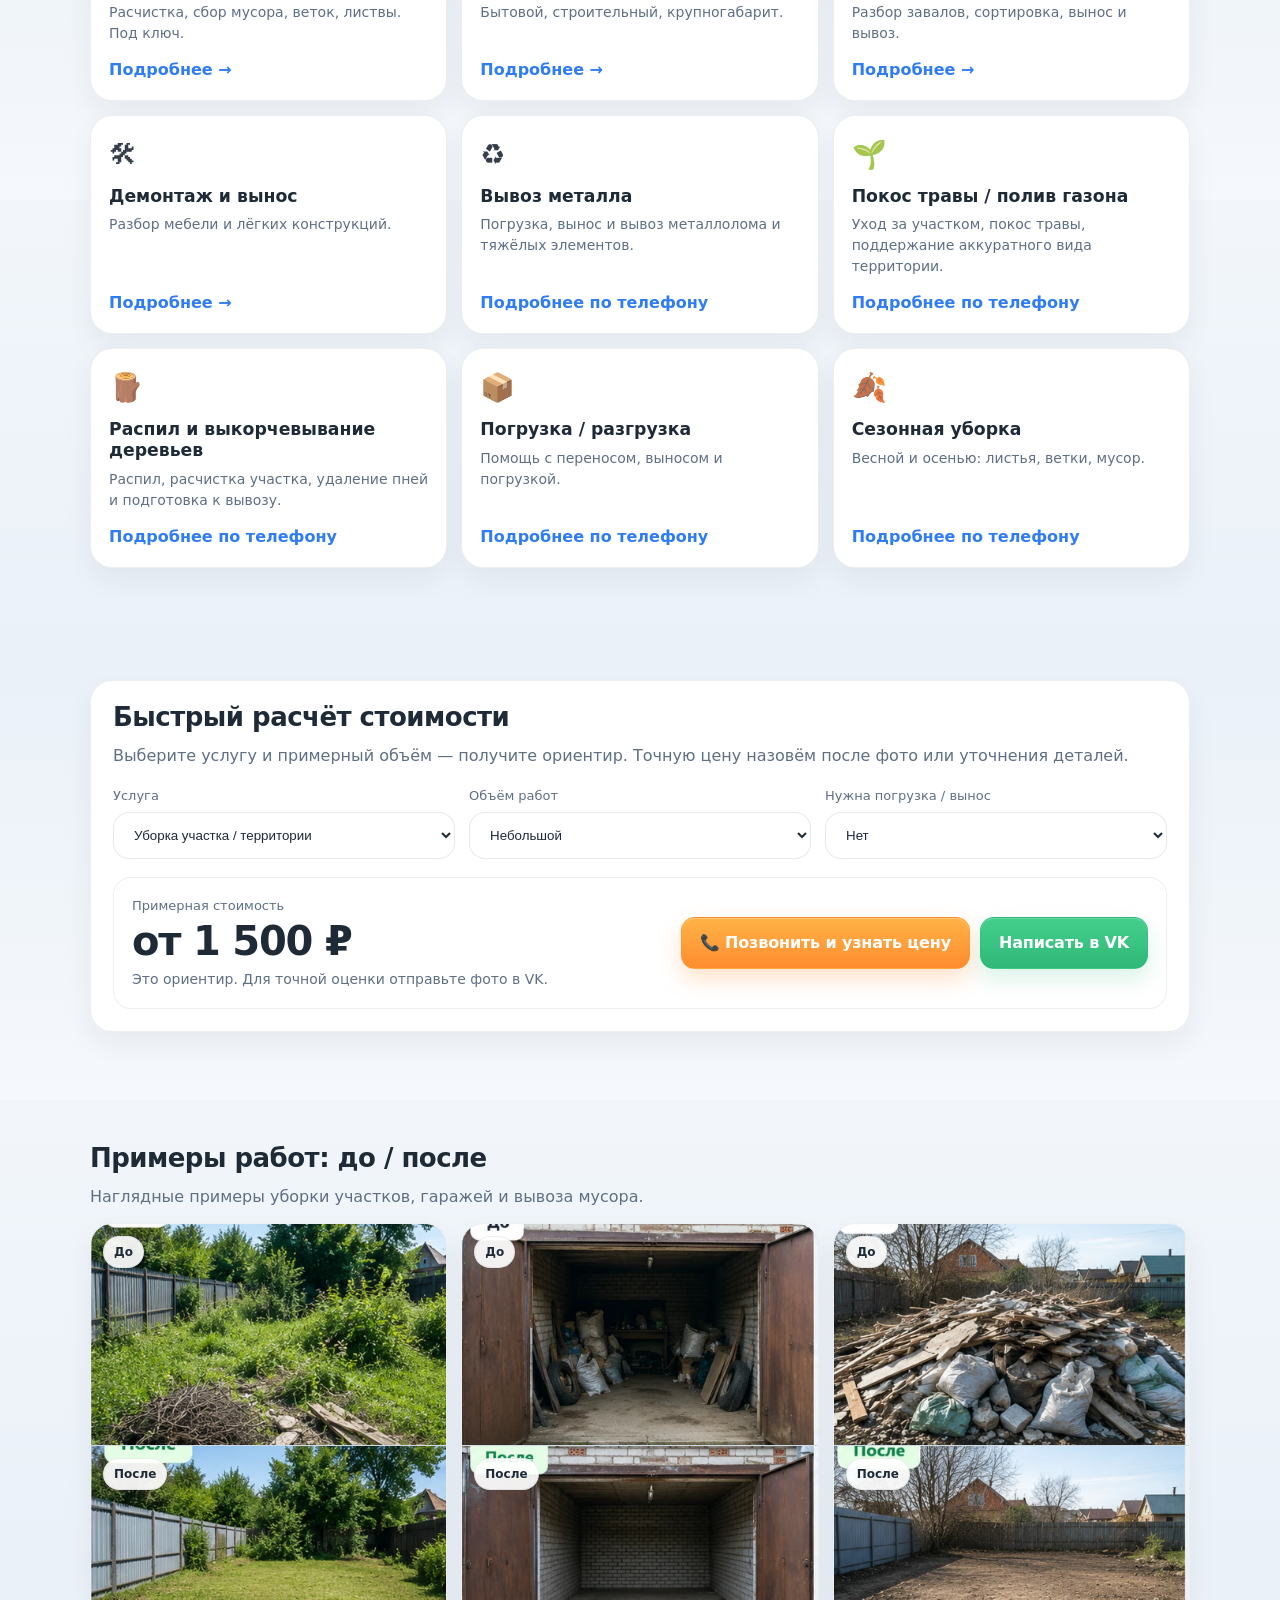
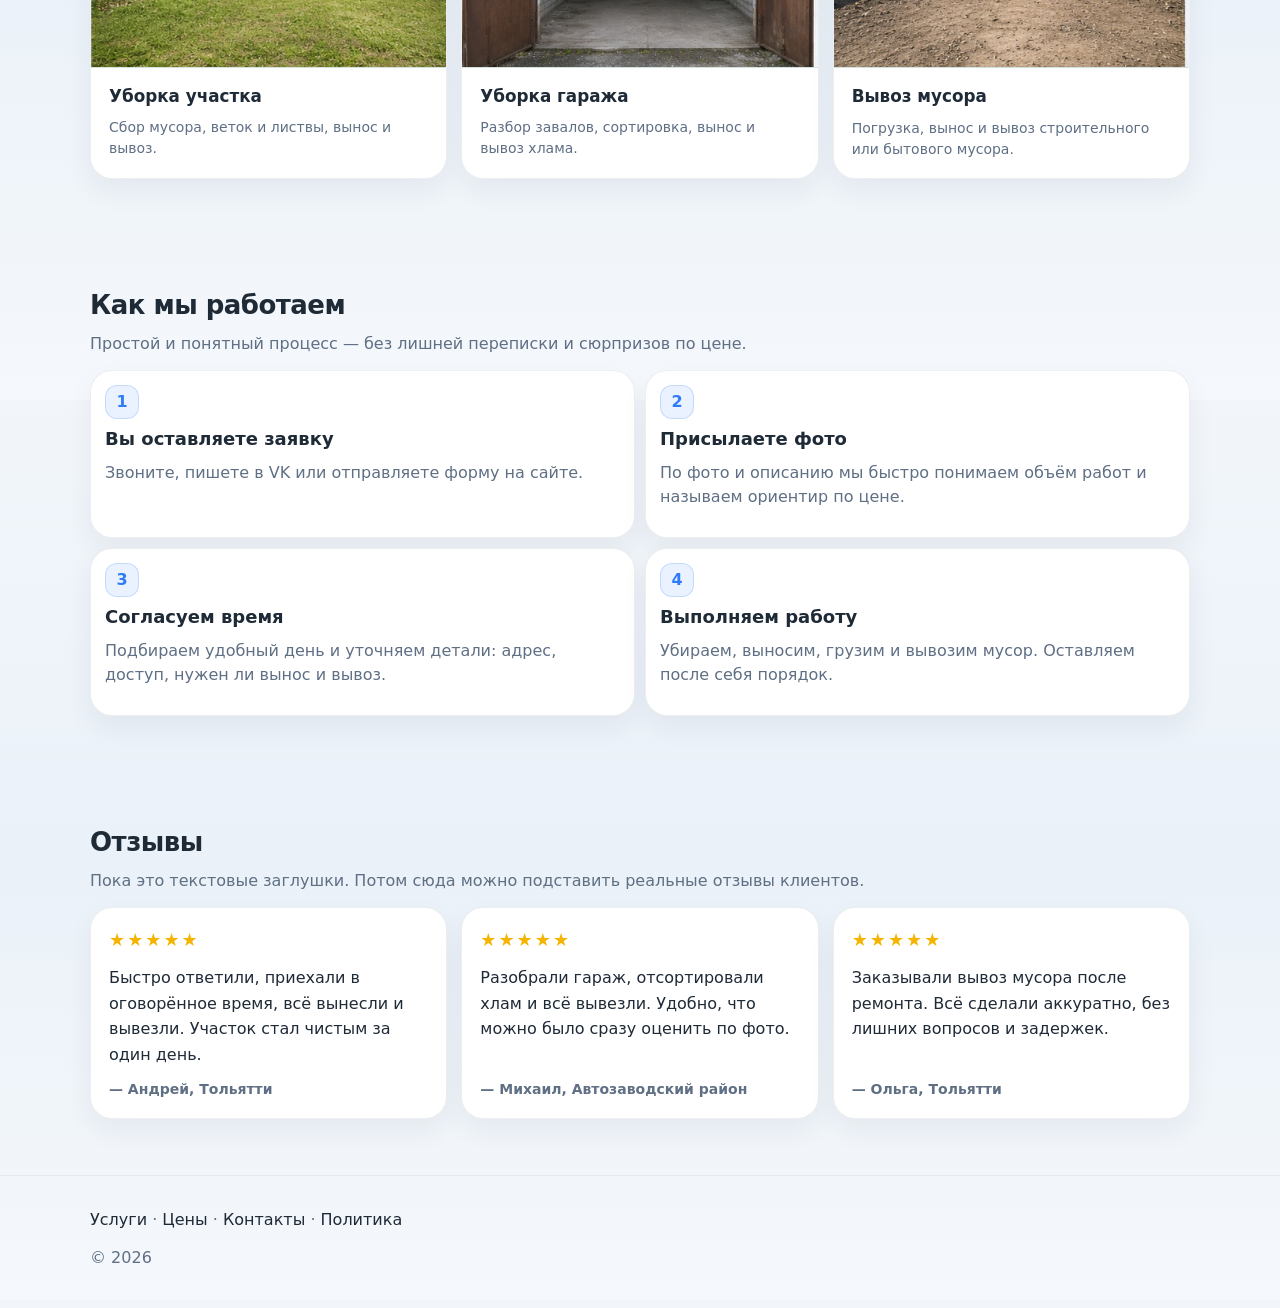
==== commit bdf433f2: "добавил фото" ====
--- a/index.html
+++ b/index.html
@@ -387,60 +387,58 @@
         </section>
 
         <section class="section">
-            <div class="container">
-                <h2>Примеры работ: до / после</h2>
-                <p>Наглядные примеры наших проектов. Следите за обновлениями.
-                </p>
-
-                <div class="grid grid-3">
-                    <div class="card case-card">
-                        <div class="case-card__media">
-                            <div class="case-card__badge">До</div>
-                            <div class="case-card__placeholder">Участок до уборки</div>
-                        </div>
-                        <div class="case-card__media case-card__media--after">
-                            <div class="case-card__badge">После</div>
-                            <div class="case-card__placeholder">Участок после уборки</div>
-                        </div>
-                        <div class="case-card__content">
-                            <div class="case-card__title">Уборка участка</div>
-                            <div class="case-card__text">Сбор мусора, веток и листвы, вынос и вывоз.</div>
-                        </div>
-                    </div>
-
-                    <div class="card case-card">
-                        <div class="case-card__media">
-                            <div class="case-card__badge">До</div>
-                            <div class="case-card__placeholder">Гараж до разбора</div>
-                        </div>
-                        <div class="case-card__media case-card__media--after">
-                            <div class="case-card__badge">После</div>
-                            <div class="case-card__placeholder">Гараж после уборки</div>
-                        </div>
-                        <div class="case-card__content">
-                            <div class="case-card__title">Уборка гаража</div>
-                            <div class="case-card__text">Разбор завалов, сортировка, вынос и вывоз хлама.</div>
-                        </div>
-                    </div>
-
-                    <div class="card case-card">
-                        <div class="case-card__media">
-                            <div class="case-card__badge">До</div>
-                            <div class="case-card__placeholder">Мусор до вывоза</div>
-                        </div>
-                        <div class="case-card__media case-card__media--after">
-                            <div class="case-card__badge">После</div>
-                            <div class="case-card__placeholder">Площадка после вывоза</div>
-                        </div>
-                        <div class="case-card__content">
-                            <div class="case-card__title">Вывоз мусора</div>
-                            <div class="case-card__text">Погрузка, вынос и вывоз строительного или бытового мусора.
-                            </div>
-                        </div>
-                    </div>
-                </div>
-            </div>
-        </section>
+    <div class="container">
+        <h2>Примеры работ: до / после</h2>
+        <p>Наглядные примеры уборки участков, гаражей и вывоза мусора.</p>
+
+        <div class="grid grid-3">
+            <div class="card case-card">
+                <div class="case-card__media">
+                    <img src="./assets/img/cases/yard-before.webp" alt="Участок до уборки">
+                    <div class="case-card__badge">До</div>
+                </div>
+                <div class="case-card__media case-card__media--after">
+                    <img src="./assets/img/cases/yard-after.webp" alt="Участок после уборки">
+                    <div class="case-card__badge">После</div>
+                </div>
+                <div class="case-card__content">
+                    <div class="case-card__title">Уборка участка</div>
+                    <div class="case-card__text">Сбор мусора, веток и листвы, вынос и вывоз.</div>
+                </div>
+            </div>
+
+            <div class="card case-card">
+                <div class="case-card__media">
+                    <img src="./assets/img/cases/garage-before.webp" alt="Гараж до уборки">
+                    <div class="case-card__badge">До</div>
+                </div>
+                <div class="case-card__media case-card__media--after">
+                    <img src="./assets/img/cases/garage-after.webp" alt="Гараж после уборки">
+                    <div class="case-card__badge">После</div>
+                </div>
+                <div class="case-card__content">
+                    <div class="case-card__title">Уборка гаража</div>
+                    <div class="case-card__text">Разбор завалов, сортировка, вынос и вывоз хлама.</div>
+                </div>
+            </div>
+
+            <div class="card case-card">
+                <div class="case-card__media">
+                    <img src="./assets/img/cases/trash-before.webp" alt="Мусор до вывоза">
+                    <div class="case-card__badge">До</div>
+                </div>
+                <div class="case-card__media case-card__media--after">
+                    <img src="./assets/img/cases/trash-after.webp" alt="Площадка после вывоза мусора">
+                    <div class="case-card__badge">После</div>
+                </div>
+                <div class="case-card__content">
+                    <div class="case-card__title">Вывоз мусора</div>
+                    <div class="case-card__text">Погрузка, вынос и вывоз строительного или бытового мусора.</div>
+                </div>
+            </div>
+        </div>
+    </div>
+</section>
 
         <section class="section">
             <div class="container">
--- a/assets/css/style.css
+++ b/assets/css/style.css
@@ -672,6 +672,14 @@
     border-bottom: 1px solid rgba(31, 42, 55, 0.08);
 }
 
+.case-card__media img {
+    width: 100%;
+    height: 100%;
+    min-height: 160px;
+    object-fit: cover;
+    display: block;
+}
+
 .case-card__media--after {
     background: linear-gradient(180deg, #dff1e8, #eef8f3);
 }
